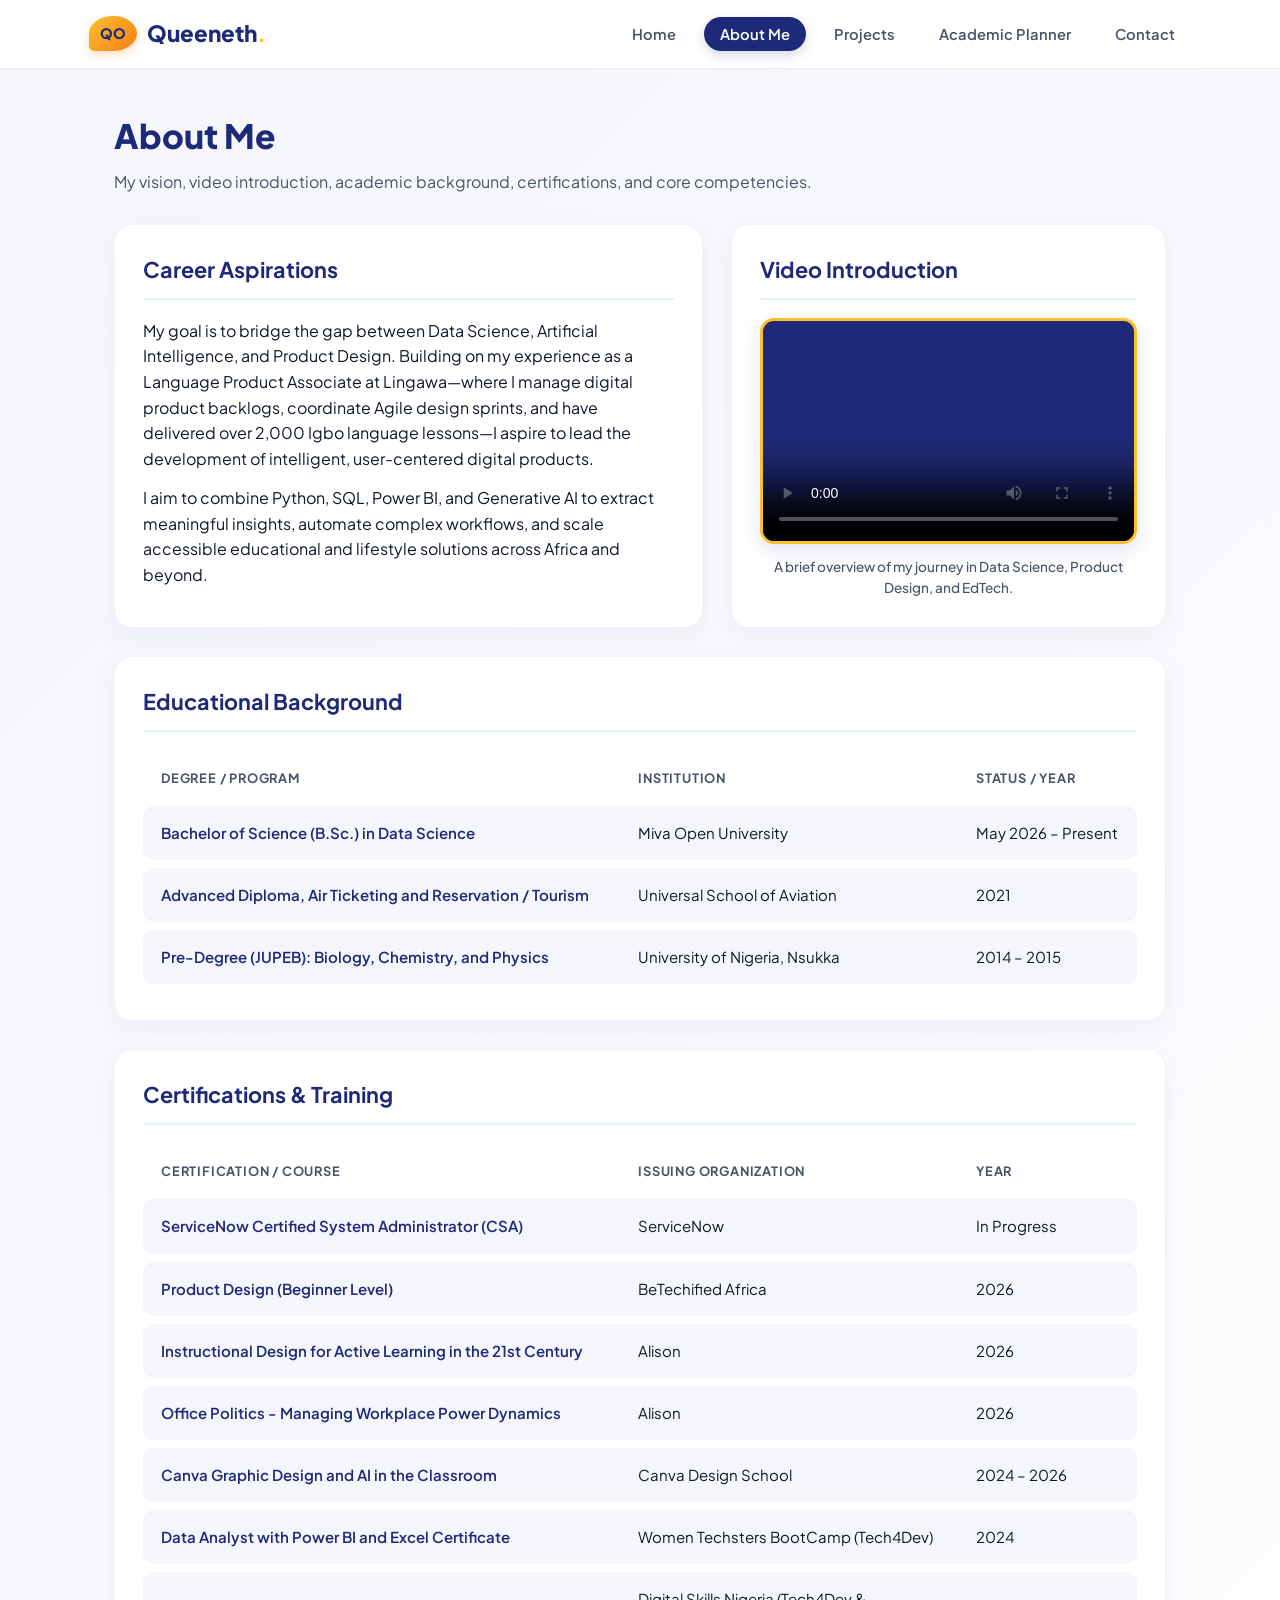
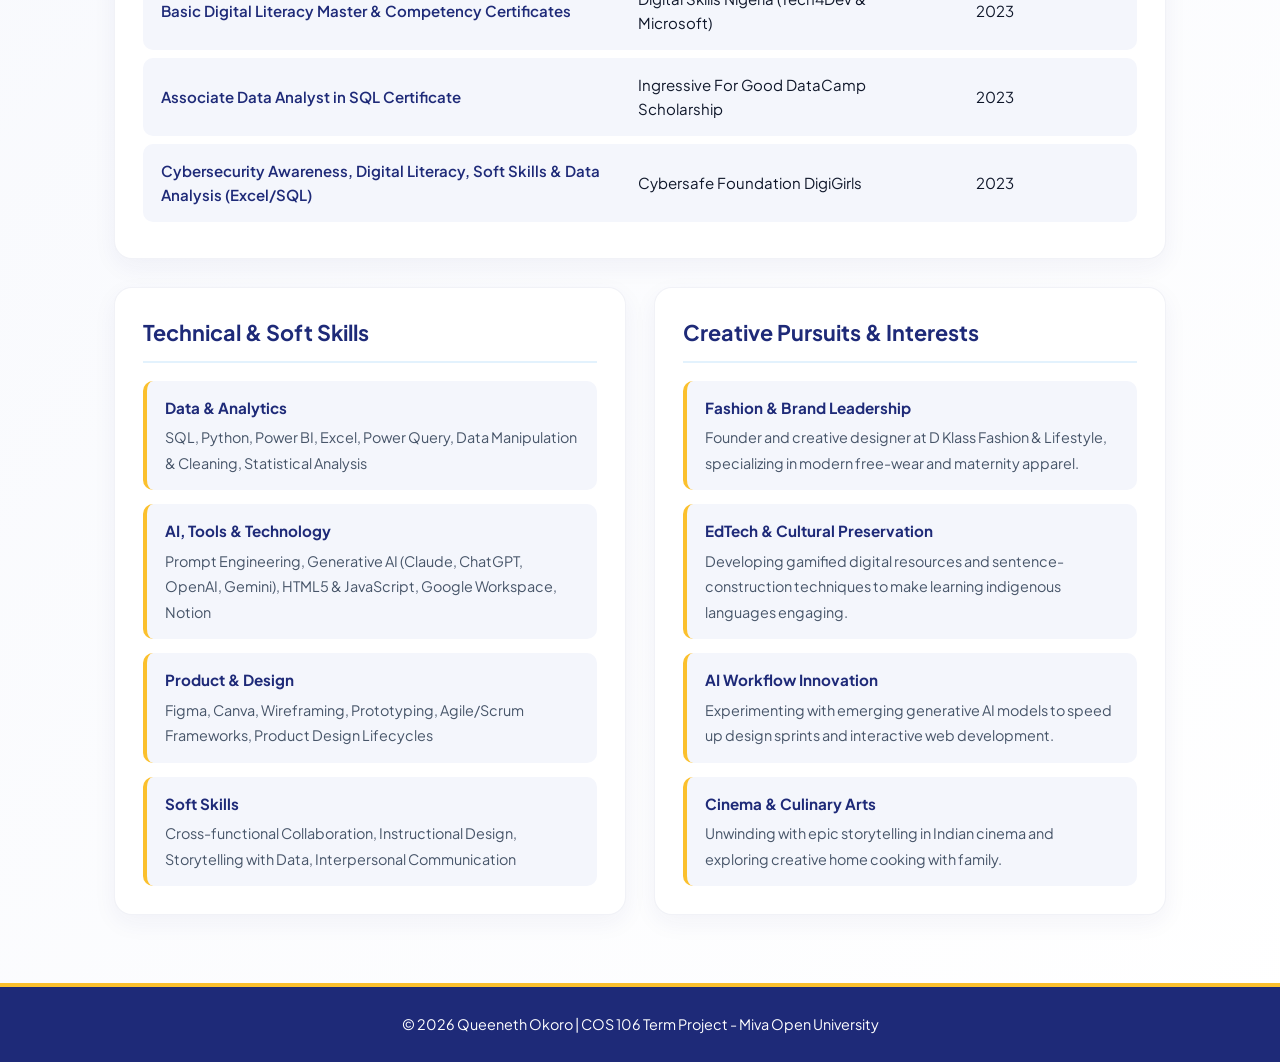
==== about.html @ 8f8bed74 "Add files via upload" ====
<!DOCTYPE html>
<html lang="en">
<head>
    <meta charset="UTF-8">
    <meta name="viewport" content="width=device-width, initial-scale=1.0">
    <title>About Me | Queeneth Okoro</title>
    <link rel="stylesheet" href="style.css">
</head>
<body>

    <!-- NAVIGATION MENU -->
    <header>
        <nav class="navbar">
            <div class="logo">
                <span class="logo-badge">QO</span>
                <span class="logo-text">Queeneth<span class="gold-dot">.</span></span>
            </div>
            <ul class="nav-links">
                <li><a href="index.html">Home</a></li>
                <li><a href="about.html" class="active">About Me</a></li>
                <li><a href="projects.html">Projects</a></li>
                <li><a href="planner.html">Academic Planner</a></li>
                <li><a href="contact.html">Contact</a></li>
            </ul>
        </nav>
    </header>

    <!-- ABOUT ME CONTENT -->
    <main class="page-container">
        <h1>About Me</h1>
        <p class="subtitle">My vision, video introduction, academic background, certifications, and core competencies.</p>

        <!-- 1. Career Aspirations & Video Introduction (Side-by-Side) -->
        <div class="about-top-grid">
            <section class="content-card" style="margin-bottom: 0;">
                <h2>Career Aspirations</h2>
                <p style="margin-bottom: 14px;">
                    My goal is to bridge the gap between Data Science, Artificial Intelligence, and Product Design. 
                    Building on my experience as a Language Product Associate at Lingawa—where I manage digital product backlogs, 
                    coordinate Agile design sprints, and have delivered over 2,000 Igbo language lessons—I aspire to lead the 
                    development of intelligent, user-centered digital products.
                </p>
                <p>
                    I aim to combine Python, SQL, Power BI, and Generative AI to extract meaningful insights, automate complex workflows, 
                    and scale accessible educational and lifestyle solutions across Africa and beyond.
                </p>
            </section>

            <!-- Multimedia Requirement: Professional Video Placeholder -->
            <section class="content-card video-card" style="margin-bottom: 0;">
                <h2>Video Introduction</h2>
                <div class="video-wrapper">
                    <video controls preload="metadata" poster="https://placehold.co/800x450/1e2a78/fbc02d?text=Watch+My+Professional+Intro">
                        <source src="intro-video.mp4" type="video/mp4">
                        Your browser does not support the HTML5 video tag.
                    </video>
                </div>
                <p class="video-caption">A brief overview of my journey in Data Science, Product Design, and EdTech.</p>
            </section>
        </div>

        <!-- 2. Educational Background -->
        <section class="content-card" style="margin-top: 28px;">
            <h2>Educational Background</h2>
            <table class="info-table">
                <thead>
                    <tr>
                        <th>Degree / Program</th>
                        <th>Institution</th>
                        <th>Status / Year</th>
                    </tr>
                </thead>
                <tbody>
                    <tr>
                        <td>Bachelor of Science (B.Sc.) in Data Science</td>
                        <td>Miva Open University</td>
                        <td>May 2026 – Present</td>
                    </tr>
                    <tr>
                        <td>Advanced Diploma, Air Ticketing and Reservation / Tourism</td>
                        <td>Universal School of Aviation</td>
                        <td>2021</td>
                    </tr>
                    <tr>
                        <td>Pre-Degree (JUPEB): Biology, Chemistry, and Physics</td>
                        <td>University of Nigeria, Nsukka</td>
                        <td>2014 – 2015</td>
                    </tr>
                </tbody>
            </table>
        </section>

        <!-- 3. Certifications & Professional Training -->
        <section class="content-card">
            <h2>Certifications &amp; Training</h2>
            <table class="info-table">
                <thead>
                    <tr>
                        <th>Certification / Course</th>
                        <th>Issuing Organization</th>
                        <th>Year</th>
                    </tr>
                </thead>
                <tbody>
                    <tr>
                        <td>ServiceNow Certified System Administrator (CSA)</td>
                        <td>ServiceNow</td>
                        <td>In Progress</td>
                    </tr>
                    <tr>
                        <td>Product Design (Beginner Level)</td>
                        <td>BeTechified Africa</td>
                        <td>2026</td>
                    </tr>
                    <tr>
                        <td>Instructional Design for Active Learning in the 21st Century</td>
                        <td>Alison</td>
                        <td>2026</td>
                    </tr>
                    <tr>
                        <td>Office Politics - Managing Workplace Power Dynamics</td>
                        <td>Alison</td>
                        <td>2026</td>
                    </tr>
                    <tr>
                        <td>Canva Graphic Design and AI in the Classroom</td>
                        <td>Canva Design School</td>
                        <td>2024 – 2026</td>
                    </tr>
                    <tr>
                        <td>Data Analyst with Power BI and Excel Certificate</td>
                        <td>Women Techsters BootCamp (Tech4Dev)</td>
                        <td>2024</td>
                    </tr>
                    <tr>
                        <td>Basic Digital Literacy Master &amp; Competency Certificates</td>
                        <td>Digital Skills Nigeria (Tech4Dev &amp; Microsoft)</td>
                        <td>2023</td>
                    </tr>
                    <tr>
                        <td>Associate Data Analyst in SQL Certificate</td>
                        <td>Ingressive For Good DataCamp Scholarship</td>
                        <td>2023</td>
                    </tr>
                    <tr>
                        <td>Cybersecurity Awareness, Digital Literacy, Soft Skills &amp; Data Analysis (Excel/SQL)</td>
                        <td>Cybersafe Foundation DigiGirls</td>
                        <td>2023</td>
                    </tr>
                </tbody>
            </table>
        </section>

        <!-- 4. Technical Skills & 5. Interests -->
        <div class="two-columns">
            <section class="content-card">
                <h2>Technical &amp; Soft Skills</h2>
                <ul class="clean-block-list">
                    <li>
                        <strong>Data &amp; Analytics</strong>
                        <span>SQL, Python, Power BI, Excel, Power Query, Data Manipulation &amp; Cleaning, Statistical Analysis</span>
                    </li>
                    <li>
                        <strong>AI, Tools &amp; Technology</strong>
                        <span>Prompt Engineering, Generative AI (Claude, ChatGPT, OpenAI, Gemini), HTML5 &amp; JavaScript, Google Workspace, Notion</span>
                    </li>
                    <li>
                        <strong>Product &amp; Design</strong>
                        <span>Figma, Canva, Wireframing, Prototyping, Agile/Scrum Frameworks, Product Design Lifecycles</span>
                    </li>
                    <li>
                        <strong>Soft Skills</strong>
                        <span>Cross-functional Collaboration, Instructional Design, Storytelling with Data, Interpersonal Communication</span>
                    </li>
                </ul>
            </section>

            <section class="content-card">
                <h2>Creative Pursuits &amp; Interests</h2>
                <ul class="clean-block-list">
                    <li>
                        <strong>Fashion &amp; Brand Leadership</strong>
                        <span>Founder and creative designer at D Klass Fashion &amp; Lifestyle, specializing in modern free-wear and maternity apparel.</span>
                    </li>
                    <li>
                        <strong>EdTech &amp; Cultural Preservation</strong>
                        <span>Developing gamified digital resources and sentence-construction techniques to make learning indigenous languages engaging.</span>
                    </li>
                    <li>
                        <strong>AI Workflow Innovation</strong>
                        <span>Experimenting with emerging generative AI models to speed up design sprints and interactive web development.</span>
                    </li>
                    <li>
                        <strong>Cinema &amp; Culinary Arts</strong>
                        <span>Unwinding with epic storytelling in Indian cinema and exploring creative home cooking with family.</span>
                    </li>
                </ul>
            </section>
        </div>

    </main>

    <!-- FOOTER -->
    <footer>
        <p>&copy; 2026 Queeneth Okoro | COS 106 Term Project - Miva Open University</p>
    </footer>

    <script src="script.js"></script>
</body>
</html>
---- style.css ----
/* =========================================================
   SOPHISTICATED FEMININE UI SYSTEM (Complete & Aligned)
   Colors: Royal Indigo, Soft Powder Blue, Elegant Gold, Cream
   ========================================================= */

@import url('https://fonts.googleapis.com/css2?family=Plus+Jakarta+Sans:wght@400;500;600;700;800&display=swap');

* {
    margin: 0;
    padding: 0;
    box-sizing: border-box;
    font-family: 'Plus Jakarta Sans', sans-serif;
}

:root {
    --royal-indigo: #1e2a78;
    --indigo-hover: #141c54;
    --powder-blue: #e3f2fd;
    --soft-cream: #f4f6fc;
    --gold: #fbc02d;
    --gold-hover: #f57f17;
    --dark-neutral: #0f172a;
    --medium-neutral: #475569;
    --card-bg: #ffffff;
    --gold-gradient: linear-gradient(135deg, #fbc02d, #f57f17);
}

body {
    background: linear-gradient(135deg, var(--soft-cream) 0%, #ffffff 100%);
    color: var(--dark-neutral);
    line-height: 1.6;
    overflow-x: hidden;
    min-height: 100vh;
    display: flex;
    flex-direction: column;
}

/* =========================================================
   1. NAVIGATION BAR & LOGO
   ========================================================= */
header {
    background: rgba(255, 255, 255, 0.92);
    backdrop-filter: blur(12px);
    border-bottom: 1px solid rgba(30, 42, 120, 0.08);
    position: sticky;
    top: 0;
    z-index: 100;
}

.navbar {
    display: flex;
    justify-content: space-between;
    align-items: center;
    max-width: 1150px;
    margin: 0 auto;
    padding: 16px 24px;
}

.logo {
    display: flex;
    align-items: center;
    gap: 10px;
    color: var(--royal-indigo);
    font-size: 1.4rem;
    font-weight: 800;
    text-decoration: none;
}

.logo-badge {
    background: var(--gold-gradient);
    color: var(--royal-indigo);
    font-size: 0.9rem;
    font-weight: 800;
    padding: 6px 11px;
    border-radius: 50% 50% 50% 12%;
    box-shadow: 0 4px 10px rgba(245, 127, 23, 0.25);
    display: inline-block;
}

.logo-text {
    font-size: 1.4rem;
    font-weight: 800;
    color: var(--royal-indigo);
}

.nav-links {
    display: flex;
    list-style: none;
    gap: 12px;
    flex-wrap: wrap;
}

.nav-links a {
    color: var(--medium-neutral);
    text-decoration: none;
    font-weight: 600;
    font-size: 0.92rem;
    padding: 8px 16px;
    border-radius: 20px;
    transition: all 0.25s ease;
}

.nav-links a:hover {
    background-color: var(--powder-blue);
    color: var(--royal-indigo);
}

.nav-links a.active {
    background: var(--royal-indigo);
    color: white;
    box-shadow: 0 4px 12px rgba(30, 42, 120, 0.18);
}

/* =========================================================
   2. HOMEPAGE HERO SECTION
   ========================================================= */
.hero-section {
    display: flex;
    align-items: center;
    justify-content: space-between;
    max-width: 1150px;
    margin: 50px auto;
    padding: 0 24px;
    gap: 48px;
}

.hero-text {
    flex: 1.2;
}

.role-tag {
    display: inline-block;
    background-color: var(--powder-blue);
    color: var(--royal-indigo);
    font-weight: 700;
    font-size: 0.8rem;
    padding: 7px 16px;
    border-radius: 30px;
    margin-bottom: 16px;
    text-transform: uppercase;
    letter-spacing: 0.8px;
}

.hero-text h1 {
    color: var(--royal-indigo);
    font-size: 2.75rem;
    font-weight: 800;
    line-height: 1.15;
    margin-bottom: 10px;
}

.hero-text h3 {
    color: var(--medium-neutral);
    font-size: 1.25rem;
    font-weight: 600;
    margin-bottom: 20px;
}

.hero-text p {
    font-size: 1rem;
    color: var(--medium-neutral);
    margin-bottom: 16px;
    line-height: 1.7;
}

.hero-buttons {
    display: flex;
    gap: 14px;
    margin-top: 26px;
    flex-wrap: wrap;
}

.btn {
    display: inline-block;
    background: var(--royal-indigo);
    color: white !important;
    padding: 12px 26px;
    text-decoration: none;
    border-radius: 30px;
    font-weight: 700;
    font-size: 0.95rem;
    transition: all 0.25s ease;
    box-shadow: 0 4px 14px rgba(30, 42, 120, 0.2);
    border: none;
    cursor: pointer;
}

.btn:hover {
    background: var(--indigo-hover);
    transform: translateY(-2px);
}

.btn-outline {
    display: inline-block;
    border: 2px solid var(--royal-indigo);
    color: var(--royal-indigo);
    padding: 10px 24px;
    text-decoration: none;
    border-radius: 30px;
    font-weight: 700;
    font-size: 0.95rem;
    transition: all 0.25s ease;
}

.btn-outline:hover {
    background-color: var(--powder-blue);
}

.hero-image {
    flex: 0.8;
    display: flex;
    justify-content: center;
    align-items: center;
}

.hero-image img {
    width: 280px;
    height: 280px;
    object-fit: cover;
    border-radius: 50%;
    border: 8px solid var(--gold);
    box-shadow: 0 12px 30px rgba(30, 42, 120, 0.15);
    background-color: white;
}

/* =========================================================
   3. PAGE CONTAINERS, CARDS & ALIGNED TABLES
   ========================================================= */
.page-container {
    max-width: 1100px;
    width: 100%;
    margin: 40px auto;
    padding: 0 24px;
}

.page-container h1 {
    color: var(--royal-indigo);
    font-size: 2.1rem;
    font-weight: 800;
}

.subtitle {
    color: var(--medium-neutral);
    font-size: 1rem;
    margin-top: 6px;
    margin-bottom: 30px;
}

.content-card {
    background: var(--card-bg);
    padding: 28px;
    border-radius: 18px;
    box-shadow: 0 8px 24px rgba(30, 42, 120, 0.05);
    border: 1px solid rgba(30, 42, 120, 0.06);
    margin-bottom: 28px;
    overflow-x: auto; /* Keeps tables mobile-friendly */
}

.content-card h2 {
    color: var(--royal-indigo);
    font-size: 1.35rem;
    font-weight: 700;
    margin-bottom: 18px;
    border-bottom: 2px solid var(--powder-blue);
    padding-bottom: 10px;
}

/* Fixed Table Alignment (Left-Aligned Headers & Columns) */
.info-table {
    width: 100%;
    border-collapse: separate;
    border-spacing: 0 8px;
    min-width: 550px;
}

.info-table th {
    text-align: left; /* Fixes centered header misalignment! */
    color: var(--medium-neutral);
    font-weight: 700;
    font-size: 0.8rem;
    text-transform: uppercase;
    letter-spacing: 0.8px;
    padding: 10px 18px;
}

.info-table td {
    text-align: left;
    padding: 15px 18px;
    background-color: var(--soft-cream);
    font-size: 0.94rem;
    color: var(--dark-neutral);
    vertical-align: middle;
}

.info-table td:first-child {
    border-radius: 10px 0 0 10px;
    font-weight: 600;
    color: var(--royal-indigo);
    width: 48%;
}

.info-table td:nth-child(2) {
    width: 34%;
}

.info-table td:last-child {
    border-radius: 0 10px 10px 0;
    width: 18%;
    white-space: nowrap;
}

.info-table tbody tr:hover td {
    background-color: var(--powder-blue);
    color: var(--royal-indigo);
}

.two-columns {
    display: grid;
    grid-template-columns: 1fr 1fr;
    gap: 28px;
}

.clean-block-list {
    list-style: none;
    display: flex;
    flex-direction: column;
    gap: 14px;
}

.clean-block-list li {
    background-color: var(--soft-cream);
    padding: 15px 18px;
    border-left: 4px solid var(--gold);
    border-radius: 10px;
}

.clean-block-list li strong {
    display: block;
    color: var(--royal-indigo);
    font-size: 0.95rem;
    margin-bottom: 4px;
}

.clean-block-list li span {
    color: var(--medium-neutral);
    font-size: 0.9rem;
}

/* =========================================================
   4. PROJECTS GRID & HIDDEN POPUP MODAL
   ========================================================= */
.projects-grid {
    display: grid;
    grid-template-columns: repeat(auto-fit, minmax(320px, 1fr));
    gap: 28px;
    margin-top: 20px;
}

.project-card {
    background: white;
    border-radius: 18px;
    overflow: hidden;
    box-shadow: 0 8px 24px rgba(30, 42, 120, 0.05);
    border: 1px solid rgba(30, 42, 120, 0.06);
    display: flex;
    flex-direction: column;
    transition: transform 0.25s ease, box-shadow 0.25s ease;
}

.project-card:hover {
    transform: translateY(-4px);
    box-shadow: 0 14px 30px rgba(30, 42, 120, 0.12);
}

.project-card img {
    width: 100%;
    height: 200px;
    object-fit: cover;
    border-bottom: 1px solid rgba(30, 42, 120, 0.06);
}

.project-info {
    padding: 24px;
    display: flex;
    flex-direction: column;
    flex: 1;
}

.project-org {
    font-size: 0.75rem;
    font-weight: 700;
    color: var(--gold-hover);
    text-transform: uppercase;
    letter-spacing: 0.8px;
    margin-bottom: 6px;
    display: block;
}

.project-info h3 {
    color: var(--royal-indigo);
    font-size: 1.2rem;
    font-weight: 700;
    margin-bottom: 10px;
}

.project-info p {
    color: var(--medium-neutral);
    font-size: 0.92rem;
    margin-bottom: 18px;
}

.tech-tags {
    display: flex;
    flex-wrap: wrap;
    gap: 6px;
    margin-bottom: 20px;
}

.tech-tags span {
    background: var(--powder-blue);
    color: var(--royal-indigo);
    font-size: 0.75rem;
    font-weight: 700;
    padding: 4px 10px;
    border-radius: 20px;
}

.project-links {
    display: flex;
    gap: 10px;
    margin-top: auto;
}

.btn-small {
    flex: 1;
    text-align: center;
    padding: 10px 14px;
    font-size: 0.86rem;
    font-weight: 700;
    text-decoration: none;
    border-radius: 20px;
    border: none;
    cursor: pointer;
    background: var(--royal-indigo);
    color: white;
    transition: all 0.2s ease;
}

.btn-small:hover {
    background: var(--indigo-hover);
}

.btn-secondary {
    background: var(--soft-cream);
    color: var(--royal-indigo);
}

.btn-secondary:hover {
    background: var(--powder-blue);
}

/* Fixed Modal Overlay (Hidden until clicked!) */
.modal-overlay {
    display: none; /* Hides the modal box until Case Study is clicked */
    position: fixed;
    top: 0;
    left: 0;
    width: 100%;
    height: 100%;
    background: rgba(15, 23, 42, 0.65);
    backdrop-filter: blur(6px);
    justify-content: center;
    align-items: center;
    z-index: 1000;
    padding: 20px;
}

.modal-box {
    background: white;
    max-width: 540px;
    width: 100%;
    padding: 32px;
    border-radius: 20px;
    position: relative;
    box-shadow: 0 20px 50px rgba(30, 42, 120, 0.25);
}

.close-modal {
    position: absolute;
    top: 16px;
    right: 22px;
    font-size: 1.8rem;
    cursor: pointer;
    color: var(--medium-neutral);
}

.modal-highlight {
    background: var(--powder-blue);
    border-left: 4px solid var(--gold);
    padding: 14px 16px;
    border-radius: 8px;
    margin-top: 12px;
    color: var(--royal-indigo);
}

/* =========================================================
   5. NOTION ACADEMIC PLANNER (Aligned Stats, Filters & Badges)
   ========================================================= */
.notion-header {
    display: flex;
    align-items: center;
    gap: 16px;
    margin-bottom: 24px;
}

.notion-icon {
    font-size: 2.4rem;
    background: white;
    padding: 10px 14px;
    border-radius: 14px;
    box-shadow: 0 4px 12px rgba(30, 42, 120, 0.06);
}

/* Restored 3-Column Horizontal Stats Bar */
.notion-stats {
    display: grid;
    grid-template-columns: repeat(3, 1fr);
    gap: 18px;
    margin-bottom: 24px;
}

.stat-box {
    background: white;
    padding: 18px 22px;
    border-radius: 14px;
    box-shadow: 0 4px 14px rgba(30, 42, 120, 0.05);
    border: 1px solid rgba(30, 42, 120, 0.06);
    display: flex;
    justify-content: space-between;
    align-items: center;
}

.stat-label {
    font-size: 0.92rem;
    color: var(--medium-neutral);
    font-weight: 600;
}

.stat-box strong {
    font-size: 1.6rem;
    color: var(--royal-indigo);
}

.notion-creator {
    background: var(--soft-cream);
    border-radius: 14px;
    padding: 16px;
    border: 1px solid rgba(30, 42, 120, 0.08);
    display: flex;
    flex-wrap: wrap;
    gap: 10px;
    margin-bottom: 16px;
}

.notion-creator #taskInput {
    flex: 1 1 100%;
    padding: 12px 16px;
    border: 1.5px solid rgba(30, 42, 120, 0.12);
    border-radius: 8px;
    font-size: 0.95rem;
}

.notion-creator select,
.notion-creator input[type="date"] {
    flex: 1 1 140px;
    padding: 10px 12px;
    border: 1.5px solid rgba(30, 42, 120, 0.12);
    border-radius: 8px;
    background-color: white;
    font-size: 0.9rem;
}

.notion-creator .btn {
    flex: 0 0 auto;
    padding: 10px 22px;
    border-radius: 8px;
}

/* Aligned Filter Bar */
.notion-filter-bar {
    display: flex;
    flex-wrap: wrap;
    align-items: center;
    gap: 10px;
    background-color: var(--soft-cream);
    padding: 12px 16px;
    border-radius: 12px;
    margin-bottom: 20px;
    border: 1px solid rgba(30, 42, 120, 0.08);
}

.filter-title {
    font-size: 0.85rem;
    font-weight: 700;
    color: var(--royal-indigo);
    margin-right: 4px;
}

.notion-filter-bar select,
.notion-filter-bar input[type="date"] {
    padding: 7px 12px;
    border: 1px solid rgba(30, 42, 120, 0.15);
    border-radius: 8px;
    font-size: 0.84rem;
    font-weight: 600;
    color: var(--dark-neutral);
    background-color: white;
    cursor: pointer;
}

.reset-filter-btn {
    background-color: white;
    border: 1px solid rgba(30, 42, 120, 0.2);
    color: var(--royal-indigo);
    padding: 7px 14px;
    border-radius: 8px;
    font-size: 0.82rem;
    font-weight: 700;
    cursor: pointer;
    margin-left: auto;
    transition: all 0.2s ease;
}

.reset-filter-btn:hover {
    background-color: var(--royal-indigo);
    color: white;
}

/* Aligned Notion Table & Non-Wrapping Badges */
.notion-table-wrapper {
    overflow-x: auto;
}

.notion-table {
    width: 100%;
    border-collapse: collapse;
    min-width: 780px; /* Prevents squishing on smaller screens */
}

.notion-table th {
    text-align: left;
    padding: 12px 14px;
    color: var(--medium-neutral);
    font-weight: 700;
    font-size: 0.78rem;
    text-transform: uppercase;
    letter-spacing: 0.6px;
    border-bottom: 2px solid var(--powder-blue);
    white-space: nowrap;
}

.notion-table td {
    padding: 14px;
    border-bottom: 1px solid #f1f5f9;
    vertical-align: middle;
}

.notion-row.completed .task-title-text {
    text-decoration: line-through;
    color: #94a3b8;
}

.notion-checkbox {
    width: 18px;
    height: 18px;
    cursor: pointer;
    accent-color: var(--royal-indigo);
}

.pill {
    display: inline-block;
    padding: 5px 12px;
    border-radius: 20px;
    font-size: 0.76rem;
    font-weight: 700;
    white-space: nowrap; /* Fixes two-line badge wrapping! */
}

.pill-category { background-color: var(--powder-blue); color: var(--royal-indigo); }
.pill-week { background-color: #f3e8ff; color: #6b21a8; }
.pill-high { background-color: #ffebee; color: #c62828; }
.pill-medium { background-color: #fff8e1; color: #f57f17; }
.pill-low { background-color: #e3f2fd; color: #1565c0; }
.status-todo { background-color: #fff3e0; color: #e65100; }
.status-done { background-color: #e8f5e9; color: #2e7d32; }

.date-text {
    color: var(--medium-neutral);
    font-size: 0.85rem;
    white-space: nowrap; /* Keeps date on 1 line! */
}

.notion-delete-btn {
    border: none;
    background-color: #ffebee;
    color: #c62828;
    font-weight: 700;
    font-size: 0.8rem;
    border-radius: 8px;
    padding: 6px 12px;
    cursor: pointer;
    transition: all 0.2s ease;
}

.notion-delete-btn:hover {
    background-color: #c62828;
    color: white;
}

/* =========================================================
   6. CONTACT FORM ALIGNMENT (Full-Width Stacked Inputs)
   ========================================================= */
.form-group {
    display: flex;
    flex-direction: column;
    margin-bottom: 20px;
}

.form-group label {
    display: block;
    color: var(--royal-indigo);
    font-weight: 700;
    font-size: 0.92rem;
    margin-bottom: 8px;
}

.form-group input,
.form-group textarea {
    width: 100%; /* Fixes narrow staircase boxes! */
    border: 1.5px solid rgba(30, 42, 120, 0.15);
    border-radius: 10px;
    padding: 13px 16px;
    font-size: 0.95rem;
    background-color: var(--soft-cream);
    color: var(--dark-neutral);
    transition: all 0.2s ease;
}

.form-group input:focus,
.form-group textarea:focus {
    outline: none;
    background-color: white;
    border-color: var(--royal-indigo);
    box-shadow: 0 0 0 3px rgba(30, 42, 120, 0.1);
}

.feedback-msg {
    margin-top: 16px;
    padding: 12px 16px;
    border-radius: 10px;
    font-size: 0.92rem;
    font-weight: 600;
    display: none;
}

.feedback-msg.error {
    display: block;
    background-color: #ffebee;
    color: #c62828;
    border-left: 4px solid #c62828;
}

.feedback-msg.success {
    display: block;
    background-color: #e8f5e9;
    color: #2e7d32;
    border-left: 4px solid #2e7d32;
}

/* =========================================================
   7. FOOTER & MOBILE RESPONSIVENESS
   ========================================================= */
footer {
    text-align: center;
    padding: 26px;
    background-color: var(--royal-indigo);
    color: white;
    margin-top: auto;
    font-size: 0.9rem;
    border-top: 4px solid var(--gold);
}

@media (max-width: 850px) {
    .navbar {
        flex-direction: column;
        gap: 14px;
        padding: 14px 16px;
    }
    .nav-links {
        justify-content: center;
        gap: 6px;
    }
    .nav-links a {
        padding: 6px 12px;
        font-size: 0.85rem;
    }
    .hero-section {
        flex-direction: column-reverse;
        text-align: center;
        margin: 28px auto;
        gap: 28px;
    }
    .hero-text h1 {
        font-size: 2.1rem;
    }
    .hero-buttons {
        justify-content: center;
    }
    .hero-image img {
        width: 220px;
        height: 220px;
    }
    .two-columns,
    .projects-grid,
    .notion-stats {
        grid-template-columns: 1fr;
    }
    .content-card {
        padding: 20px 16px;
    }
    .reset-filter-btn {
        margin-left: 0;
        width: 100%;
    }
}
/* =========================================================
   8. SAMPLE UI HOMEPAGE, ANIMATED WAVE & 2x2 PROJECTS FIX
   ========================================================= */

/* Soft pastel blue curved backdrop on the left side like the sample UI */
.home-bg {
    background: radial-gradient(circle at 18% 45%, #dff1fb 0%, #edf6fc 38%, #f8f9fc 65%, #ffffff 100%);
}

.gold-dot {
    color: var(--gold);
}

/* Gold-tinted pill behind "Hi, I'm Queeneth Okoro" */
.hero-name-pill {
    display: inline-block;
    background: linear-gradient(90deg, rgba(227, 242, 253, 0.9) 0%, rgba(255, 224, 130, 0.55) 100%);
    padding: 8px 24px;
    border-radius: 40px;
    color: var(--royal-indigo);
    font-size: 2.65rem !important;
    margin-bottom: 14px !important;
    box-shadow: 0 4px 15px rgba(30, 42, 120, 0.05);
}

/* Floating white card for the Brief Biography */
.hero-bio-card {
    background: rgba(255, 255, 255, 0.95);
    padding: 22px 26px;
    border-radius: 16px;
    box-shadow: 0 10px 28px rgba(30, 42, 120, 0.08);
    border: 1px solid rgba(30, 42, 120, 0.06);
    margin: 18px 0 26px 0;
}

.btn-outline-gold {
    display: inline-block;
    background: #ffffff;
    border: 2px solid #d4af37;
    color: var(--dark-neutral);
    padding: 12px 26px;
    text-decoration: none;
    border-radius: 30px;
    font-weight: 700;
    font-size: 0.95rem;
    box-shadow: 0 4px 12px rgba(212, 175, 55, 0.18);
    transition: all 0.25s ease;
}

.btn-outline-gold:hover {
    background: #fffdf5;
    transform: translateY(-2px);
    box-shadow: 0 6px 16px rgba(212, 175, 55, 0.28);
}

/* Animated Wavelike Morphing Backdrop + Sample UI Geometric Accents */
.portrait-wrapper {
    position: relative;
    width: 360px;
    height: 360px;
    display: flex;
    justify-content: center;
    align-items: center;
    z-index: 1;
}

.portrait-wrapper::before {
    content: '';
    position: absolute;
    width: 345px;
    height: 345px;
    background: linear-gradient(45deg, #cfe8fc, rgba(251, 192, 45, 0.35));
    border-radius: 65% 35% 45% 55% / 40% 60% 40% 60%;
    z-index: -2;
    animation: rotateWaveShape 14s infinite linear;
}

@keyframes rotateWaveShape {
    0% { border-radius: 65% 35% 45% 55% / 40% 60% 40% 60%; transform: rotate(0deg); }
    50% { border-radius: 45% 55% 65% 35% / 55% 45% 55% 45%; transform: rotate(180deg) scale(1.04); }
    100% { border-radius: 65% 35% 45% 55% / 40% 60% 40% 60%; transform: rotate(360deg); }
}

/* Ornate Gold Double-Ring Portrait Frame */
.gold-ring-frame {
    width: 300px;
    height: 300px;
    border-radius: 50%;
    padding: 10px;
    background: linear-gradient(135deg, #f3d27a, #c99e32, #fdf0a6, #b8860b);
    box-shadow: 0 14px 34px rgba(30, 42, 120, 0.18);
    display: flex;
    justify-content: center;
    align-items: center;
    z-index: 2;
}

.gold-ring-frame img {
    width: 100% !important;
    height: 100% !important;
    border-radius: 50%;
    object-fit: cover;
    border: 6px solid #ffffff !important;
    background-color: #d6eaf8;
}

/* Royal Indigo & Yellow Geometric Shapes Around Portrait */
.geo-shape {
    position: absolute;
    z-index: 0;
    transition: transform 0.4s ease;
}

.portrait-wrapper:hover .geo-shape {
    transform: scale(1.08) rotate(8deg);
}

.shape-indigo-top {
    width: 75px;
    height: 75px;
    background: var(--royal-indigo);
    border-radius: 16px;
    top: 12px;
    left: 10px;
    transform: rotate(-22deg);
}

.shape-gold-right {
    width: 72px;
    height: 72px;
    background: #ffeb3b;
    border-radius: 18px;
    top: 38px;
    right: -6px;
    transform: rotate(18deg);
    z-index: 3;
}

.shape-gold-bottom {
    width: 65px;
    height: 65px;
    background: #ffeb3b;
    border-radius: 14px;
    bottom: 24px;
    left: 14px;
    transform: rotate(25deg);
}

.shape-indigo-bottom {
    width: 78px;
    height: 78px;
    background: var(--royal-indigo);
    border-radius: 18px;
    bottom: 8px;
    right: 18px;
    transform: rotate(-15deg);
}

.geo-dot {
    position: absolute;
    width: 20px;
    height: 20px;
    background: #ffeb3b;
    border-radius: 50%;
    top: 8px;
     left: 105px;
}

/* STRICT 2x2 GRID FOR PROJECTS PAGE (2 Columns x 2 Rows) */
.projects-grid {
    display: grid;
    grid-template-columns: repeat(2, 1fr) !important;
    gap: 28px;
    margin-top: 20px;
}

@media (max-width: 850px) {
    .projects-grid {
        grid-template-columns: 1fr !important;
    }
    .hero-name-pill {
        font-size: 1.9rem !important;
    }
    .portrait-wrapper {
        width: 280px;
        height: 280px;
    }
    .portrait-wrapper::before {
        width: 265px;
        height: 265px;
    }
    .gold-ring-frame {
        width: 230px;
        height: 230px;
    }
}
/* --- ALIGN HERO TEXT ELEMENTS CLEANLY --- */
.role-tag {
    display: table; /* Prevents it from sitting on the same line as the h1 */
    margin-bottom: 14px;
}

.hero-subtitle {
    color: var(--royal-indigo) !important;
    font-size: 1.3rem !important;
    font-weight: 700 !important;
    padding-left: 8px;
    border-left: 4px solid var(--gold);
    margin: 6px 0 22px 6px !important;
    line-height: 1.4;
}
/* =========================================================
   9. ABOUT ME VIDEO INTRODUCTION CARD
   ========================================================= */
.about-top-grid {
    display: grid;
    grid-template-columns: 1.15fr 0.85fr;
    gap: 28px;
    align-items: stretch;
}

.video-card {
    display: flex;
    flex-direction: column;
}

.video-wrapper {
    position: relative;
    width: 100%;
    border-radius: 14px;
    overflow: hidden;
    border: 3px solid var(--gold);
    box-shadow: 0 8px 20px rgba(30, 42, 120, 0.12);
    background-color: var(--royal-indigo);
}

.video-wrapper video {
    width: 100%;
    height: 220px;
    object-fit: cover;
    display: block;
}

.video-caption {
    font-size: 0.85rem;
    color: var(--medium-neutral);
    margin-top: 12px;
    text-align: center;
    font-weight: 500;
}

@media (max-width: 850px) {
    .about-top-grid {
        grid-template-columns: 1fr;
    }
}
/* =========================================================
   10. TWO-COLUMN CONTACT PAGE STYLING
   ========================================================= */
.contact-grid {
    display: grid;
    grid-template-columns: 0.95fr 1.05fr;
    gap: 28px;
    align-items: start;
}

.contact-intro {
    color: var(--medium-neutral);
    font-size: 0.95rem;
    margin-bottom: 20px;
}

.contact-link {
    color: var(--royal-indigo);
    font-weight: 600;
    text-decoration: none;
    transition: color 0.2s ease;
}

.contact-link:hover {
    color: var(--gold-hover);
    text-decoration: underline;
}

@media (max-width: 850px) {
    .contact-grid {
        grid-template-columns: 1fr;
    }
}
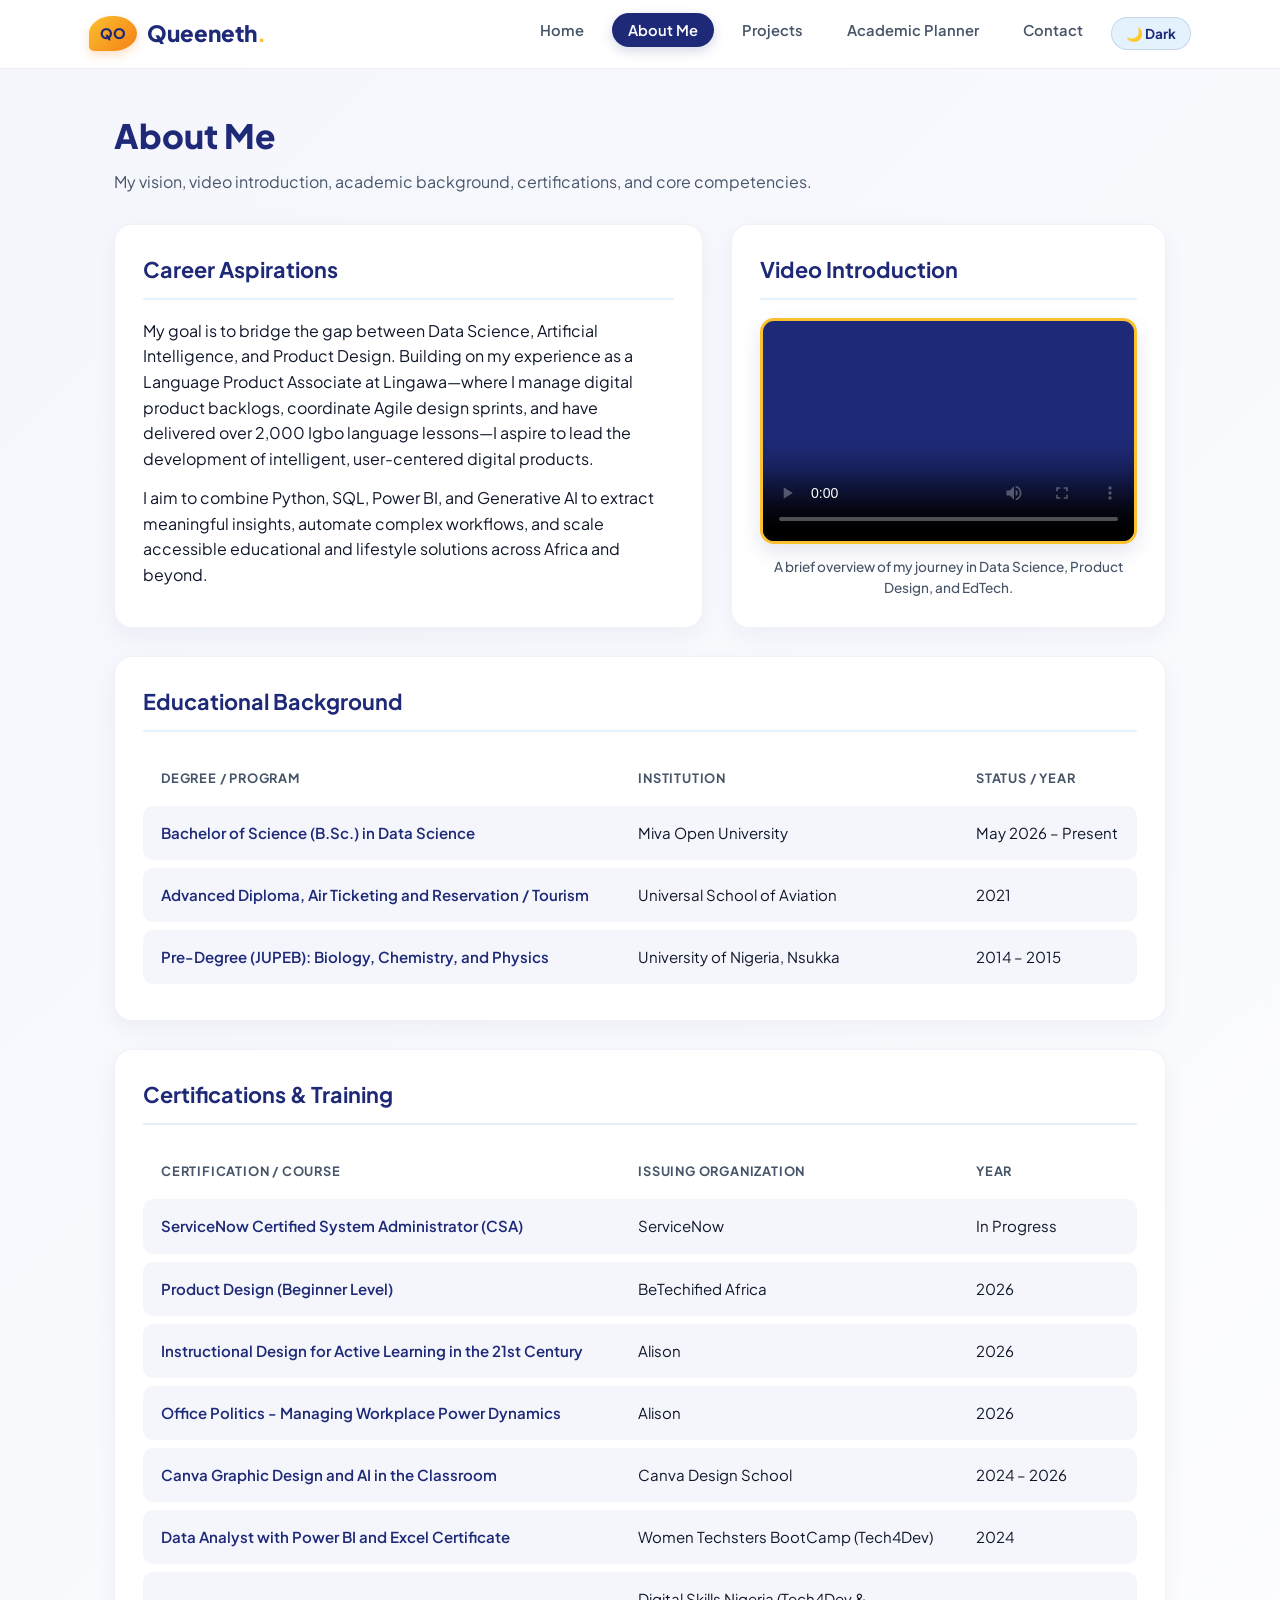
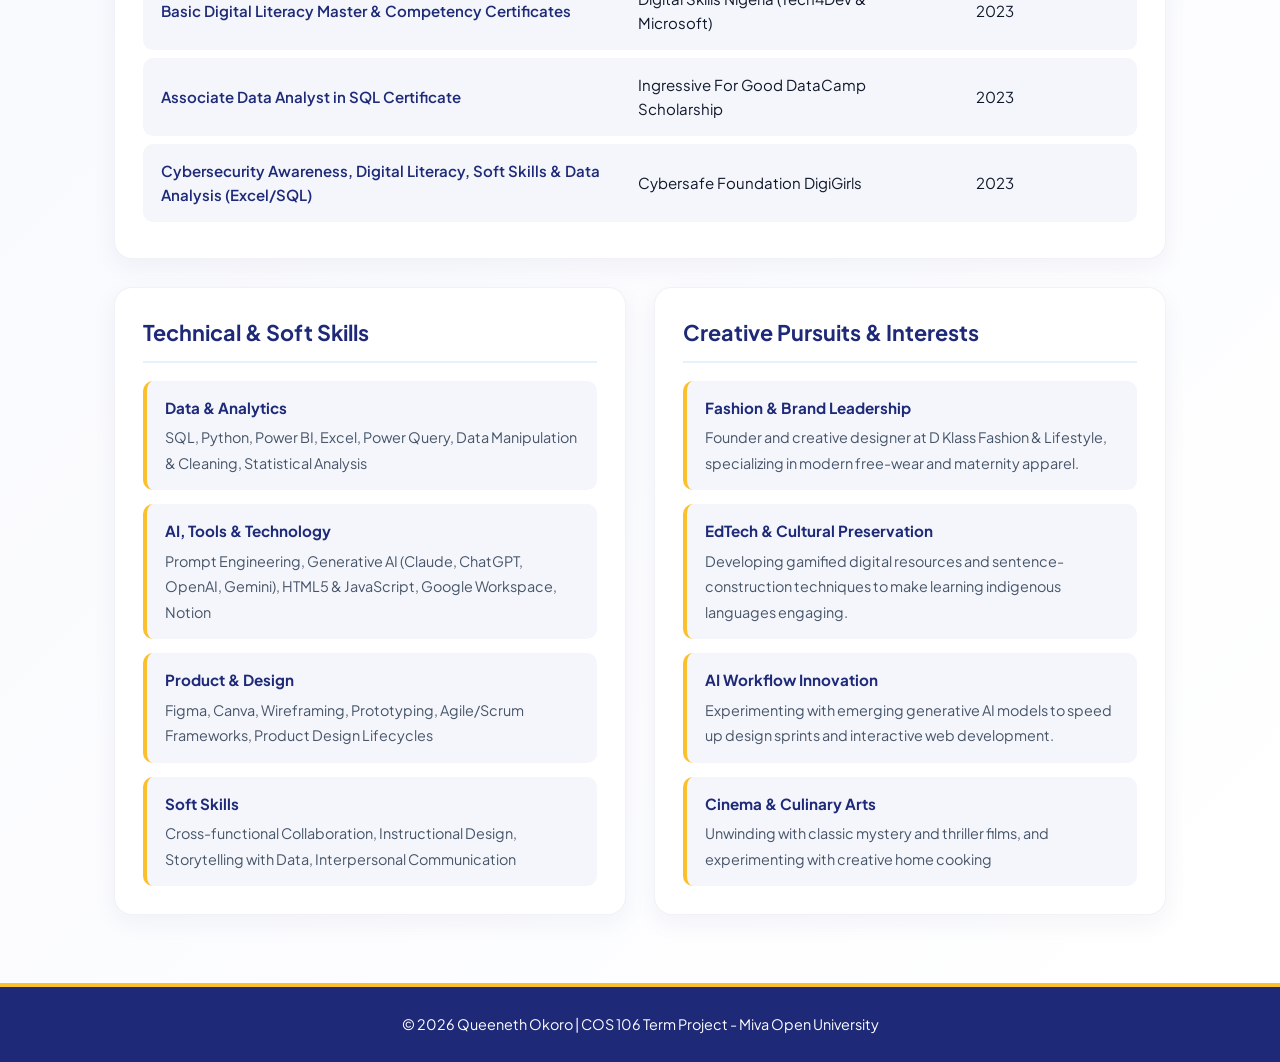
==== commit 21c0f372: "Update about.html" ====
--- a/about.html
+++ b/about.html
@@ -192,7 +192,7 @@
                     </li>
                     <li>
                         <strong>Cinema &amp; Culinary Arts</strong>
-                        <span>Unwinding with epic storytelling in Indian cinema and exploring creative home cooking with family.</span>
+                        <span>Unwinding with classic mystery and thriller films, and experimenting with creative home cooking</span>
                     </li>
                 </ul>
             </section>
@@ -207,4 +207,4 @@
 
     <script src="script.js"></script>
 </body>
-</html>+</html>
--- a/style.css
+++ b/style.css
@@ -1121,4 +1121,150 @@
     .contact-grid {
         grid-template-columns: 1fr;
     }
+}
+/* =========================================================
+   11. INTERACTIVE LIGHT / DARK THEME SWITCHER
+   ========================================================= */
+.theme-toggle-btn {
+    background: var(--powder-blue);
+    color: var(--royal-indigo);
+    border: 1.5px solid rgba(30, 42, 120, 0.15);
+    padding: 7px 14px;
+    border-radius: 20px;
+    font-size: 0.85rem;
+    font-weight: 700;
+    cursor: pointer;
+    display: flex;
+    align-items: center;
+    gap: 6px;
+    transition: all 0.25s ease;
+}
+
+.theme-toggle-btn:hover {
+    background: var(--gold);
+    color: #0f172a;
+    border-color: var(--gold);
+    transform: translateY(-1px);
+}
+
+/* Dark Mode Class (Activated via JavaScript) */
+body.dark-mode,
+body.dark-mode.home-bg {
+    background: linear-gradient(135deg, #0b1120 0%, #162038 100%) !important;
+    color: #f1f5f9 !important;
+}
+
+body.dark-mode header {
+    background: rgba(11, 17, 32, 0.92) !important;
+    border-bottom: 1px solid rgba(251, 192, 45, 0.18) !important;
+}
+
+body.dark-mode .logo-text,
+body.dark-mode .page-container h1,
+body.dark-mode .hero-text h1,
+body.dark-mode .content-card h2,
+body.dark-mode .project-info h3,
+body.dark-mode .stat-box strong,
+body.dark-mode .modal-box h2 {
+    color: #ffffff !important;
+}
+
+body.dark-mode .hero-name-pill {
+    background: linear-gradient(90deg, rgba(30, 42, 120, 0.85) 0%, rgba(251, 192, 45, 0.25) 100%) !important;
+    color: #fbc02d !important;
+}
+
+body.dark-mode .hero-subtitle,
+body.dark-mode .contact-link {
+    color: #fbc02d !important;
+}
+
+body.dark-mode .nav-links a,
+body.dark-mode .subtitle,
+body.dark-mode .hero-text p,
+body.dark-mode .project-info p,
+body.dark-mode .clean-block-list li span,
+body.dark-mode .stat-label,
+body.dark-mode .contact-intro,
+body.dark-mode .video-caption,
+body.dark-mode .date-text,
+body.dark-mode .modal-box p {
+    color: #cbd5e1 !important;
+}
+
+body.dark-mode .nav-links a:hover {
+    background-color: rgba(255, 255, 255, 0.1) !important;
+    color: #fbc02d !important;
+}
+
+body.dark-mode .nav-links a.active {
+    background: var(--gold-gradient) !important;
+    color: #0f172a !important;
+}
+
+body.dark-mode .theme-toggle-btn {
+    background: #1e293b;
+    color: #fbc02d;
+    border-color: rgba(251, 192, 45, 0.4);
+}
+
+body.dark-mode .content-card,
+body.dark-mode .project-card,
+body.dark-mode .hero-bio-card,
+body.dark-mode .stat-box,
+body.dark-mode .modal-box,
+body.dark-mode .notion-icon {
+    background: #1e293b !important;
+    border: 1px solid rgba(255, 255, 255, 0.08) !important;
+    box-shadow: 0 10px 30px rgba(0, 0, 0, 0.35) !important;
+}
+
+body.dark-mode .info-table td,
+body.dark-mode .clean-block-list li,
+body.dark-mode .notion-creator,
+body.dark-mode .notion-filter-bar,
+body.dark-mode .form-group input,
+body.dark-mode .form-group textarea,
+body.dark-mode .notion-creator input,
+body.dark-mode .notion-creator select,
+body.dark-mode .notion-filter-bar select,
+body.dark-mode .notion-filter-bar input[type="date"] {
+    background-color: #0f172a !important;
+    color: #f1f5f9 !important;
+    border-color: rgba(255, 255, 255, 0.14) !important;
+}
+
+body.dark-mode .info-table tbody tr:hover td {
+    background-color: #334155 !important;
+    color: #fbc02d !important;
+}
+
+body.dark-mode .info-table td:first-child,
+body.dark-mode .clean-block-list li strong,
+body.dark-mode .form-group label,
+body.dark-mode .filter-title {
+    color: #fbc02d !important;
+}
+
+body.dark-mode .notion-table td {
+    border-bottom-color: rgba(255, 255, 255, 0.08) !important;
+}
+
+body.dark-mode .btn,
+body.dark-mode .project-links a.btn-small {
+    background: var(--gold-gradient) !important;
+    color: #0f172a !important;
+}
+
+body.dark-mode .btn-outline-gold,
+body.dark-mode .btn-secondary,
+body.dark-mode .reset-filter-btn {
+    background: #0f172a !important;
+    color: #fbc02d !important;
+    border: 1px solid #fbc02d !important;
+}
+
+body.dark-mode .modal-highlight {
+    background: #0f172a !important;
+    color: #f1f5f9 !important;
 }
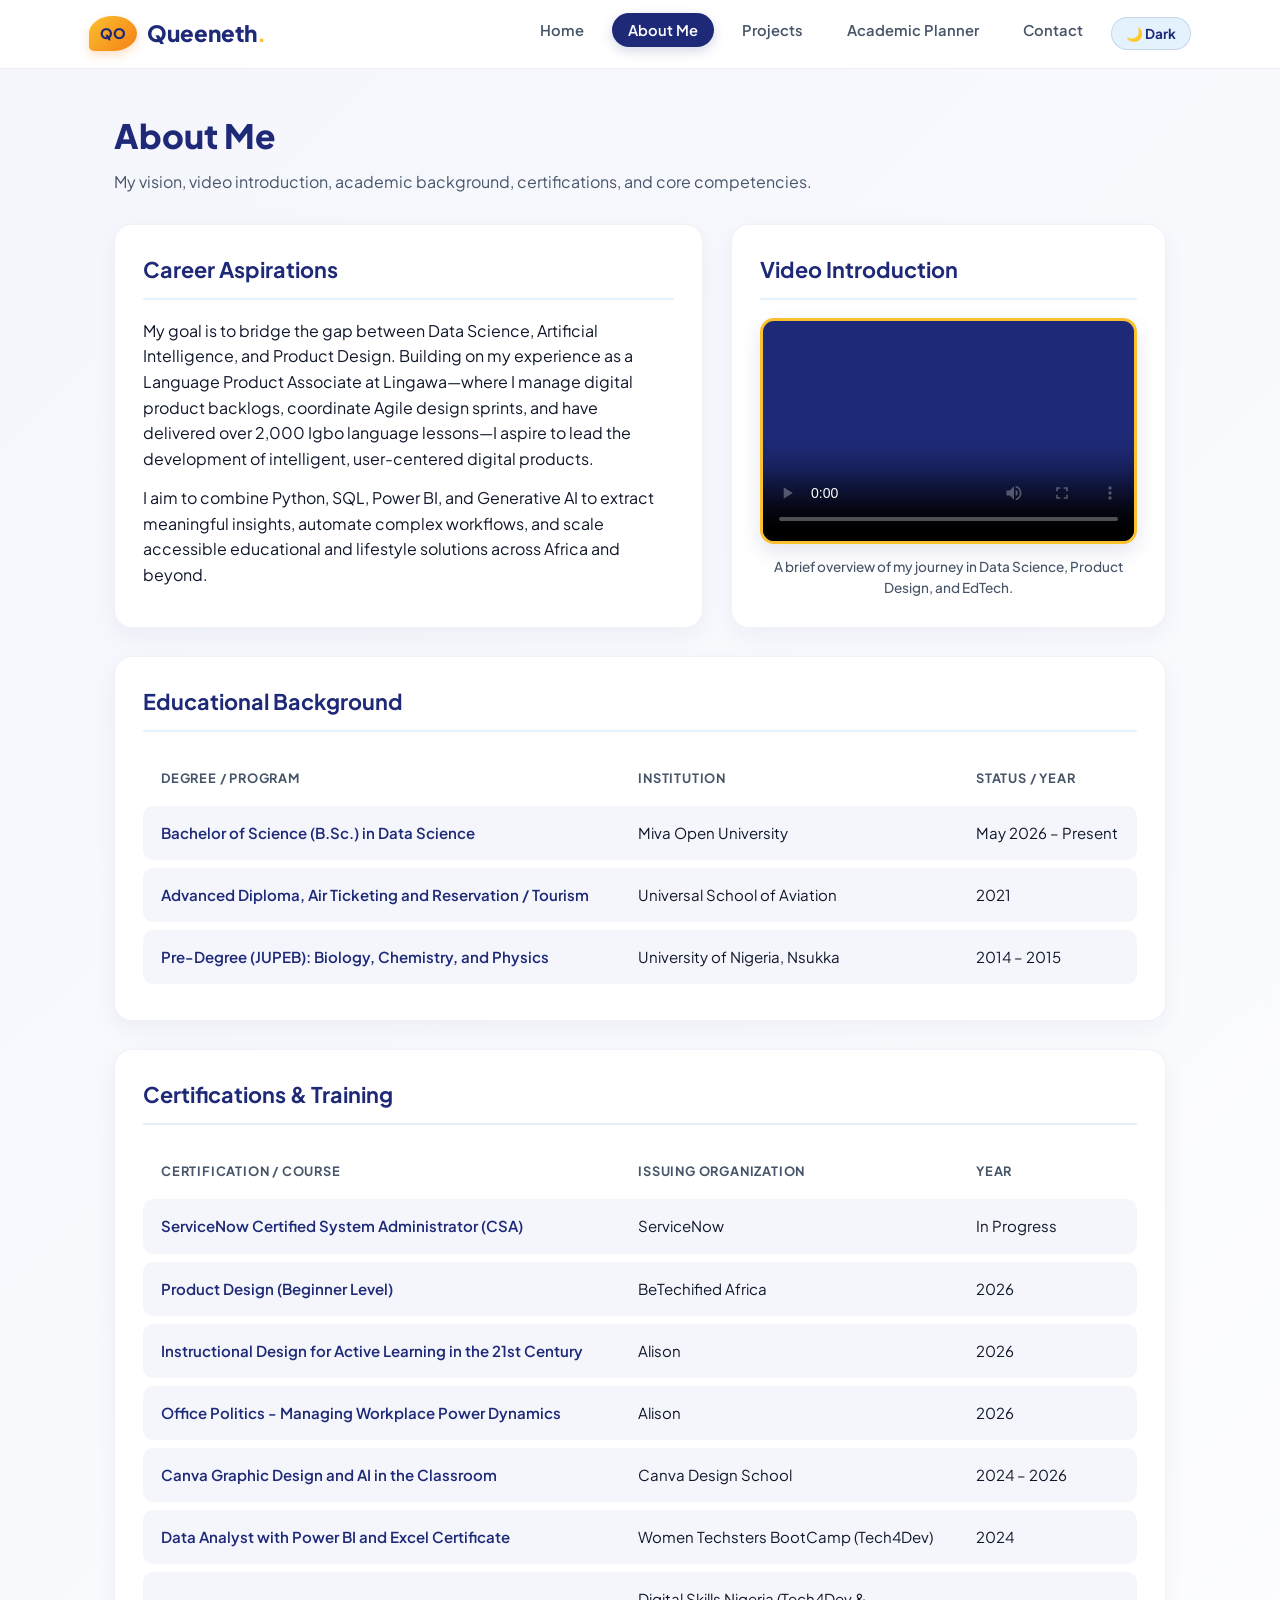
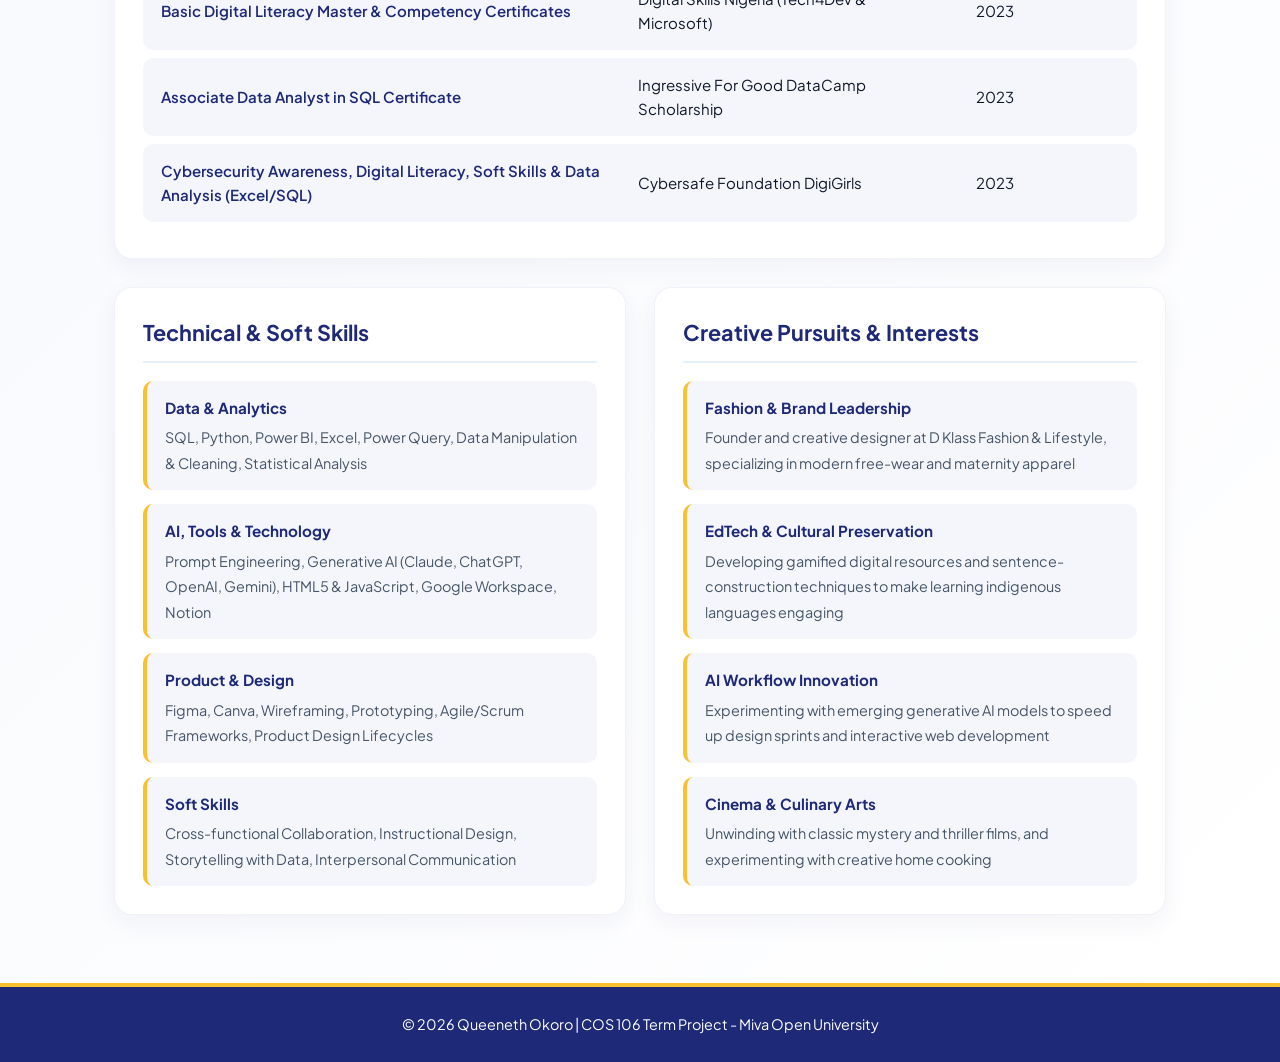
==== commit 5bcbd541: "Update about.html" ====
--- a/about.html
+++ b/about.html
@@ -180,15 +180,15 @@
                 <ul class="clean-block-list">
                     <li>
                         <strong>Fashion &amp; Brand Leadership</strong>
-                        <span>Founder and creative designer at D Klass Fashion &amp; Lifestyle, specializing in modern free-wear and maternity apparel.</span>
+                        <span>Founder and creative designer at D Klass Fashion &amp; Lifestyle, specializing in modern free-wear and maternity apparel</span>
                     </li>
                     <li>
                         <strong>EdTech &amp; Cultural Preservation</strong>
-                        <span>Developing gamified digital resources and sentence-construction techniques to make learning indigenous languages engaging.</span>
+                        <span>Developing gamified digital resources and sentence-construction techniques to make learning indigenous languages engaging</span>
                     </li>
                     <li>
                         <strong>AI Workflow Innovation</strong>
-                        <span>Experimenting with emerging generative AI models to speed up design sprints and interactive web development.</span>
+                        <span>Experimenting with emerging generative AI models to speed up design sprints and interactive web development</span>
                     </li>
                     <li>
                         <strong>Cinema &amp; Culinary Arts</strong>
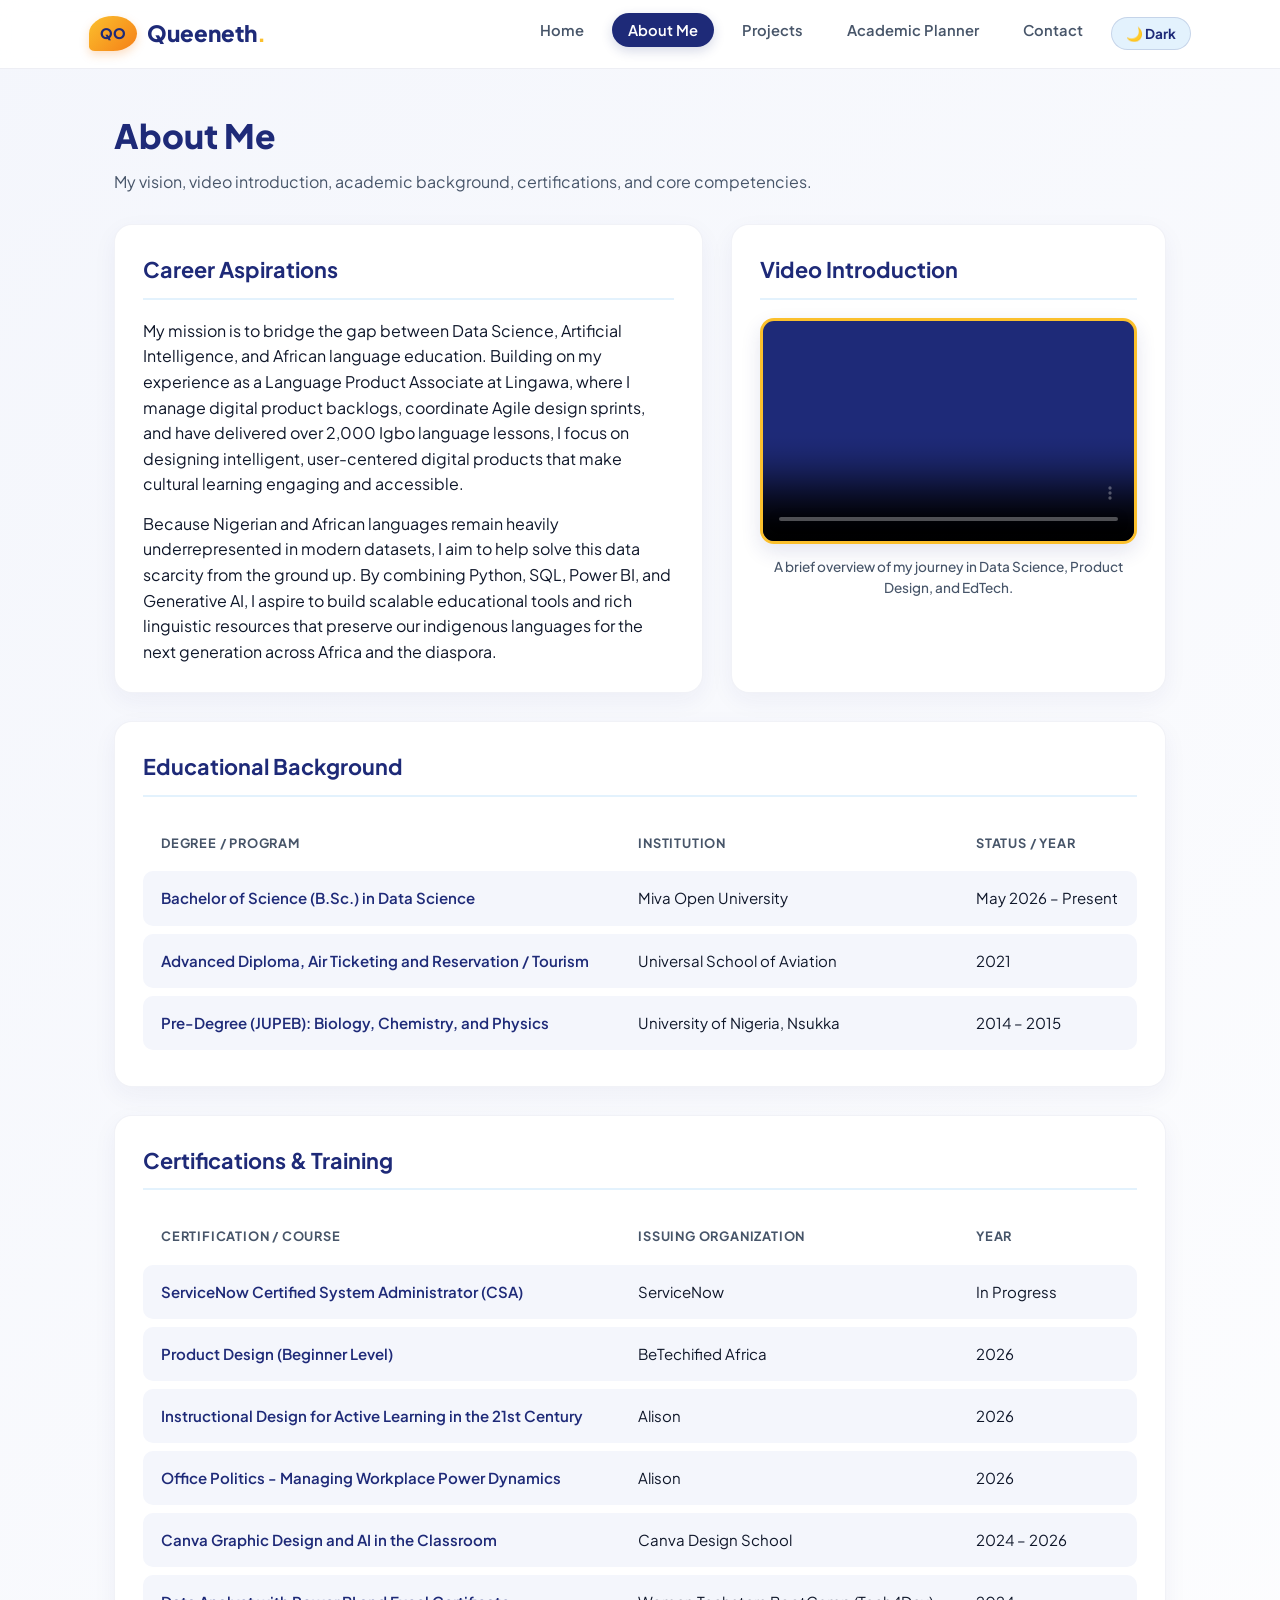
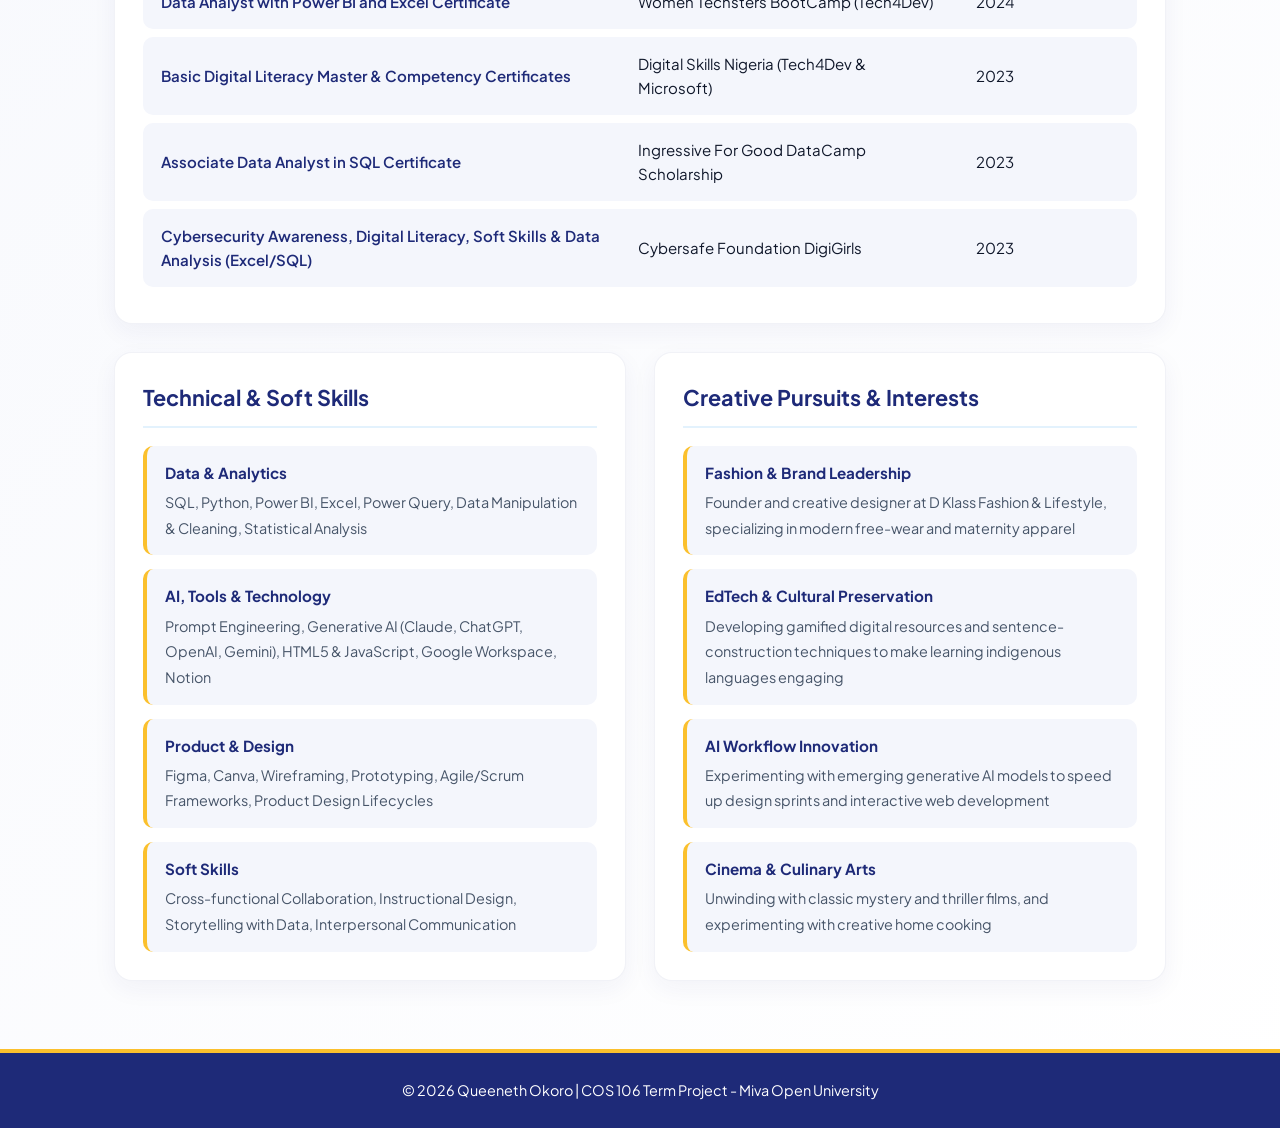
==== commit 7022975d: "Update about.html" ====
--- a/about.html
+++ b/about.html
@@ -35,15 +35,11 @@
             <section class="content-card" style="margin-bottom: 0;">
                 <h2>Career Aspirations</h2>
                 <p style="margin-bottom: 14px;">
-                    My goal is to bridge the gap between Data Science, Artificial Intelligence, and Product Design. 
-                    Building on my experience as a Language Product Associate at Lingawa—where I manage digital product backlogs, 
-                    coordinate Agile design sprints, and have delivered over 2,000 Igbo language lessons—I aspire to lead the 
-                    development of intelligent, user-centered digital products.
-                </p>
-                <p>
-                    I aim to combine Python, SQL, Power BI, and Generative AI to extract meaningful insights, automate complex workflows, 
-                    and scale accessible educational and lifestyle solutions across Africa and beyond.
-                </p>
+    My mission is to bridge the gap between Data Science, Artificial Intelligence, and African language education. Building on my experience as a Language Product Associate at Lingawa, where I manage digital product backlogs, coordinate Agile design sprints, and have delivered over 2,000 Igbo language lessons, I focus on designing intelligent, user-centered digital products that make cultural learning engaging and accessible.
+</p>
+<p>
+    Because Nigerian and African languages remain heavily underrepresented in modern datasets, I aim to help solve this data scarcity from the ground up. By combining Python, SQL, Power BI, and Generative AI, I aspire to build scalable educational tools and rich linguistic resources that preserve our indigenous languages for the next generation across Africa and the diaspora.
+</p>
             </section>
 
             <!-- Multimedia Requirement: Professional Video Placeholder -->
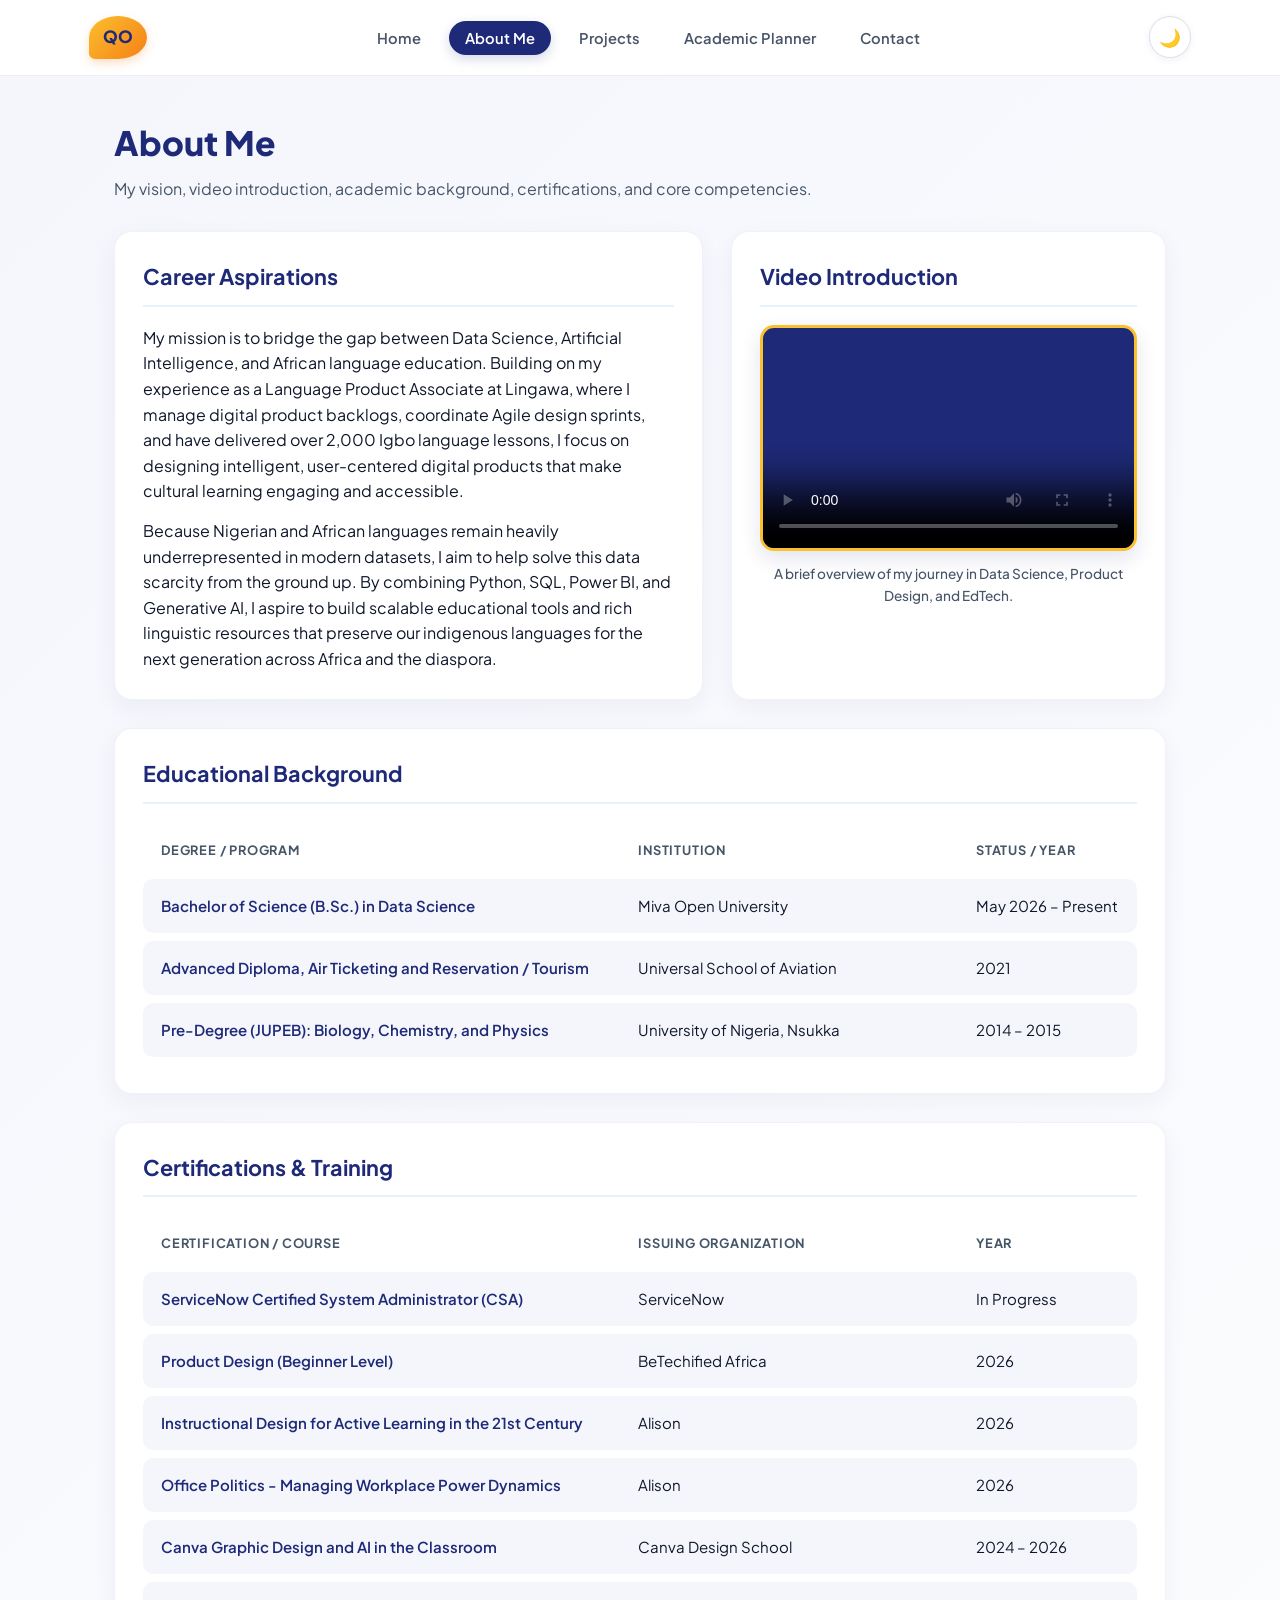
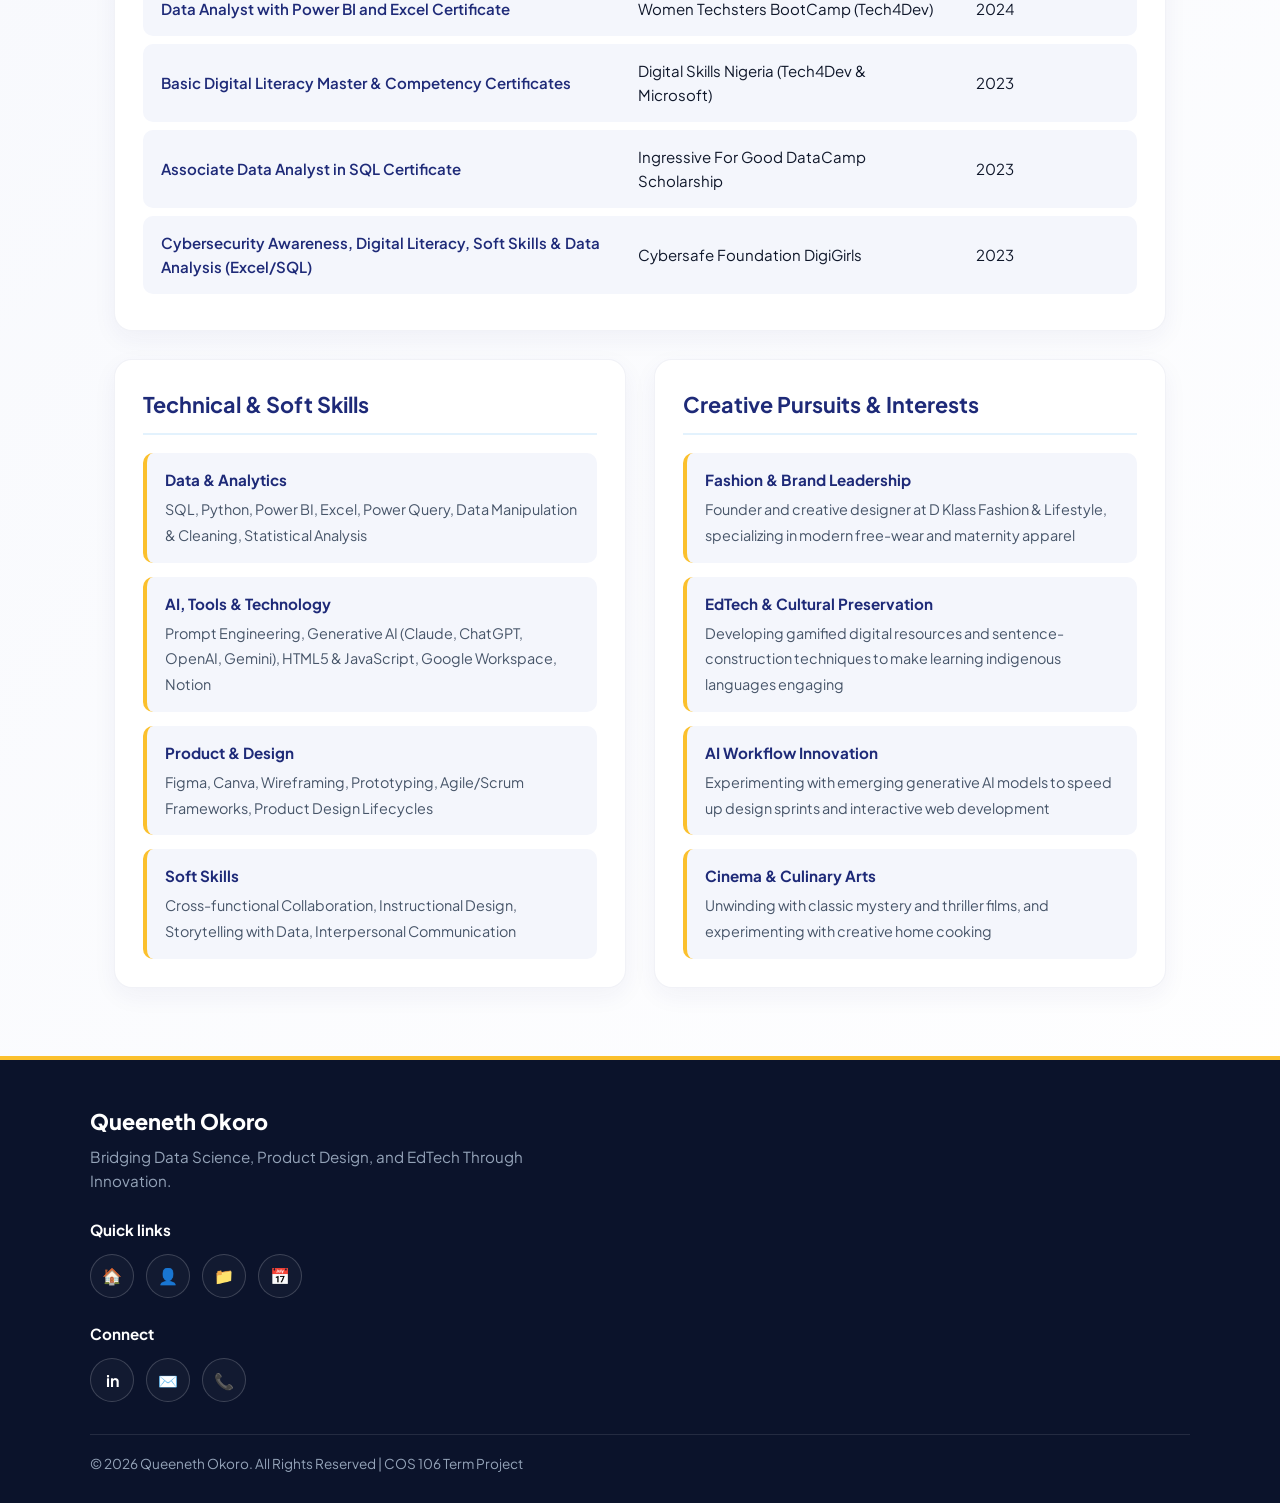
==== commit fa03c3fc: "Add files via upload" ====
--- a/about.html
+++ b/about.html
@@ -5,6 +5,14 @@
     <meta name="viewport" content="width=device-width, initial-scale=1.0">
     <title>About Me | Queeneth Okoro</title>
     <link rel="stylesheet" href="style.css">
+    <link rel="stylesheet" href="style.css">
+    <script>
+        if (localStorage.getItem("queeneth_theme") === "dark") {
+            document.documentElement.classList.add("dark-mode-html");
+            document.write('<style>body{background:#0b1120!important;color:#f1f5f9!important;}</style>');
+        }
+    </script>
+</head>
 </head>
 <body>
 
@@ -203,4 +211,4 @@
 
     <script src="script.js"></script>
 </body>
-</html>
+</html>
--- a/style.css
+++ b/style.css
@@ -1267,4 +1267,268 @@
 body.dark-mode .modal-highlight {
     background: #0f172a !important;
     color: #f1f5f9 !important;
+}
+/* --- SHOW ONLY THE GOLD "QO" MONOGRAM BADGE --- */
+.logo-text {
+    display: none !important;
+}
+
+.logo-badge {
+    font-size: 1.05rem;
+    padding: 8px 14px;
+}
+/* --- REMOVE VERTICAL GOLD BAR & KEEP CLEAN ALIGNMENT --- */
+.hero-subtitle {
+    color: var(--royal-indigo) !important;
+    font-size: 1.3rem !important;
+    font-weight: 700 !important;
+    border-left: none !important;
+    padding-left: 24px !important; /* Matches the left indent of your name above it */
+    margin: 6px 0 22px 0 !important;
+    line-height: 1.4;
+}
+/* =========================================================
+   12. MOBILE HAMBURGER CARD, MINI AVATAR & RICH FOOTER
+   ========================================================= */
+
+/* Mini Rounded-Square Avatar Beside QO Badge */
+.nav-mini-avatar {
+    width: 38px;
+    height: 38px;
+    border-radius: 10px;
+    object-fit: cover;
+    border: 2px solid var(--gold);
+    box-shadow: 0 2px 8px rgba(30, 42, 120, 0.12);
+}
+
+/* Circular Theme & Hamburger Buttons */
+.nav-controls {
+    display: flex;
+    align-items: center;
+    gap: 10px;
+}
+
+.circle-icon-btn {
+    width: 42px;
+    height: 42px;
+    border-radius: 50%;
+    border: 1px solid rgba(30, 42, 120, 0.15);
+    background: white;
+    color: var(--royal-indigo);
+    font-size: 1.1rem;
+    font-weight: 700;
+    display: flex;
+    align-items: center;
+    justify-content: center;
+    cursor: pointer;
+    box-shadow: 0 2px 8px rgba(30, 42, 120, 0.06);
+    transition: all 0.25s ease;
+}
+
+.circle-icon-btn:hover {
+    border-color: var(--gold);
+    transform: translateY(-1px);
+}
+
+/* Hide Hamburger Button on Laptop/Desktop */
+.mobile-menu-btn {
+    display: none;
+}
+
+body.dark-mode .circle-icon-btn {
+    background: #1e293b;
+    color: #fbc02d;
+    border-color: rgba(251, 192, 45, 0.3);
+}
+
+/* Rich Dark Navy Footer (Matches Classmate's Clean Layout) */
+footer {
+    text-align: left !important;
+    padding: 45px 24px 28px !important;
+    background-color: #0b132b !important;
+    color: #f8fafc !important;
+    border-top: 4px solid var(--gold) !important;
+}
+
+.footer-container {
+    max-width: 1100px;
+    margin: 0 auto;
+    display: flex;
+    flex-direction: column;
+    gap: 24px;
+}
+
+.footer-brand h3 {
+    font-size: 1.35rem;
+    font-weight: 800;
+    color: #ffffff;
+    margin-bottom: 6px;
+}
+
+.footer-brand p {
+    color: #94a3b8;
+    font-size: 0.95rem;
+    max-width: 450px;
+}
+
+.footer-section h4 {
+    font-size: 0.95rem;
+    font-weight: 700;
+    color: #ffffff;
+    margin-bottom: 12px;
+}
+
+.footer-circle-links {
+    display: flex;
+    gap: 12px;
+}
+
+.footer-circle-links a {
+    width: 44px;
+    height: 44px;
+    border-radius: 50%;
+    border: 1px solid rgba(255, 255, 255, 0.18);
+    background: rgba(255, 255, 255, 0.03);
+    color: #ffffff;
+    text-decoration: none;
+    font-size: 1rem;
+    font-weight: 700;
+    display: flex;
+    align-items: center;
+    justify-content: center;
+    transition: all 0.25s ease;
+}
+
+.footer-circle-links a:hover {
+    background: var(--gold);
+    color: #0b132b;
+    border-color: var(--gold);
+    transform: translateY(-2px);
+}
+
+.footer-bottom {
+    border-top: 1px solid rgba(255, 255, 255, 0.1);
+    padding-top: 18px;
+    margin-top: 8px;
+    font-size: 0.85rem;
+    color: #94a3b8;
+}
+
+/* MOBILE VIEW: Floating Dropdown Card Menu & Organized Header */
+@media (max-width: 850px) {
+    .navbar {
+        flex-direction: row !important;
+        justify-content: space-between !important;
+        padding: 12px 18px !important;
+        position: relative;
+    }
+
+    .mobile-menu-btn {
+        display: flex;
+    }
+
+    /* Hide links by default on mobile; show as floating card when clicked */
+    .nav-links {
+        display: none !important;
+        flex-direction: column !important;
+        align-items: flex-start !important;
+        position: absolute;
+        top: calc(100% + 10px);
+        left: 16px;
+        right: 16px;
+        background: #ffffff;
+        padding: 20px 24px !important;
+        border-radius: 20px;
+        box-shadow: 0 18px 40px rgba(15, 23, 42, 0.18);
+        border: 1px solid rgba(30, 42, 120, 0.08);
+        gap: 14px !important;
+        z-index: 999;
+    }
+
+    body.dark-mode .nav-links {
+        background: #1e293b !important;
+        border-color: rgba(255, 255, 255, 0.1) !important;
+    }
+
+    .nav-links.mobile-open {
+        display: flex !important;
+    }
+
+    .nav-links li {
+        width: 100%;
+    }
+
+    .nav-links a {
+        display: inline-block;
+        font-size: 1.05rem !important;
+        padding: 8px 4px !important;
+        border-radius: 0 !important;
+        background: transparent !important;
+        color: #475569 !important;
+        box-shadow: none !important;
+    }
+
+    body.dark-mode .nav-links a {
+        color: #cbd5e1 !important;
+    }
+
+    /* Bold active link with clean bottom accent bar like your classmate's menu */
+    .nav-links a.active {
+        color: var(--royal-indigo) !important;
+        font-weight: 800 !important;
+        border-bottom: 3px solid var(--gold) !important;
+        padding-bottom: 6px !important;
+    }
+
+    body.dark-mode .nav-links a.active {
+        color: #fbc02d !important;
+    }
+}
+/* =========================================================
+   13. MOBILE PILL SHAPE, NO TAP BOX & ANTI-FLASH FIX
+   ========================================================= */
+
+/* Removes the ugly blue/gray square box when tapping on mobile phones */
+* {
+    -webkit-tap-highlight-color: transparent;
+}
+
+a:focus, button:focus {
+    outline: none;
+}
+
+/* Sets root html background to dark when Dark Mode is active (prevents white flash) */
+html.dark-mode-html,
+html.dark-mode-html body {
+    background-color: #0b1120 !important;
+}
+
+@media (max-width: 850px) {
+    /* Clean link spacing inside the hamburger dropdown */
+    .nav-links a {
+        display: inline-block !important;
+        padding: 10px 22px !important;
+        border-radius: 30px !important; /* Rounded pill shape */
+        border-bottom: none !important; /* Removes the underline */
+        font-weight: 600 !important;
+        transition: background 0.2s ease, transform 0.15s ease !important;
+    }
+
+    /* Active or tapped link uses the exact rounded pill shape */
+    .nav-links a.active,
+    .nav-links a:active {
+        background: var(--royal-indigo) !important;
+        color: #ffffff !important;
+        font-weight: 700 !important;
+        border-bottom: none !important;
+        box-shadow: 0 4px 12px rgba(30, 42, 120, 0.2) !important;
+    }
+
+    /* Gold pill shape in Dark Mode (matches your screenshot!) */
+    body.dark-mode .nav-links a.active,
+    body.dark-mode .nav-links a:active {
+        background: var(--gold-gradient) !important;
+        color: #0f172a !important;
+        box-shadow: 0 4px 12px rgba(251, 192, 45, 0.25) !important;
+    }
 }
--- a/style.css
+++ b/style.css
@@ -1267,4 +1267,268 @@
 body.dark-mode .modal-highlight {
     background: #0f172a !important;
     color: #f1f5f9 !important;
+}
+/* --- SHOW ONLY THE GOLD "QO" MONOGRAM BADGE --- */
+.logo-text {
+    display: none !important;
+}
+
+.logo-badge {
+    font-size: 1.05rem;
+    padding: 8px 14px;
+}
+/* --- REMOVE VERTICAL GOLD BAR & KEEP CLEAN ALIGNMENT --- */
+.hero-subtitle {
+    color: var(--royal-indigo) !important;
+    font-size: 1.3rem !important;
+    font-weight: 700 !important;
+    border-left: none !important;
+    padding-left: 24px !important; /* Matches the left indent of your name above it */
+    margin: 6px 0 22px 0 !important;
+    line-height: 1.4;
+}
+/* =========================================================
+   12. MOBILE HAMBURGER CARD, MINI AVATAR & RICH FOOTER
+   ========================================================= */
+
+/* Mini Rounded-Square Avatar Beside QO Badge */
+.nav-mini-avatar {
+    width: 38px;
+    height: 38px;
+    border-radius: 10px;
+    object-fit: cover;
+    border: 2px solid var(--gold);
+    box-shadow: 0 2px 8px rgba(30, 42, 120, 0.12);
+}
+
+/* Circular Theme & Hamburger Buttons */
+.nav-controls {
+    display: flex;
+    align-items: center;
+    gap: 10px;
+}
+
+.circle-icon-btn {
+    width: 42px;
+    height: 42px;
+    border-radius: 50%;
+    border: 1px solid rgba(30, 42, 120, 0.15);
+    background: white;
+    color: var(--royal-indigo);
+    font-size: 1.1rem;
+    font-weight: 700;
+    display: flex;
+    align-items: center;
+    justify-content: center;
+    cursor: pointer;
+    box-shadow: 0 2px 8px rgba(30, 42, 120, 0.06);
+    transition: all 0.25s ease;
+}
+
+.circle-icon-btn:hover {
+    border-color: var(--gold);
+    transform: translateY(-1px);
+}
+
+/* Hide Hamburger Button on Laptop/Desktop */
+.mobile-menu-btn {
+    display: none;
+}
+
+body.dark-mode .circle-icon-btn {
+    background: #1e293b;
+    color: #fbc02d;
+    border-color: rgba(251, 192, 45, 0.3);
+}
+
+/* Rich Dark Navy Footer (Matches Classmate's Clean Layout) */
+footer {
+    text-align: left !important;
+    padding: 45px 24px 28px !important;
+    background-color: #0b132b !important;
+    color: #f8fafc !important;
+    border-top: 4px solid var(--gold) !important;
+}
+
+.footer-container {
+    max-width: 1100px;
+    margin: 0 auto;
+    display: flex;
+    flex-direction: column;
+    gap: 24px;
+}
+
+.footer-brand h3 {
+    font-size: 1.35rem;
+    font-weight: 800;
+    color: #ffffff;
+    margin-bottom: 6px;
+}
+
+.footer-brand p {
+    color: #94a3b8;
+    font-size: 0.95rem;
+    max-width: 450px;
+}
+
+.footer-section h4 {
+    font-size: 0.95rem;
+    font-weight: 700;
+    color: #ffffff;
+    margin-bottom: 12px;
+}
+
+.footer-circle-links {
+    display: flex;
+    gap: 12px;
+}
+
+.footer-circle-links a {
+    width: 44px;
+    height: 44px;
+    border-radius: 50%;
+    border: 1px solid rgba(255, 255, 255, 0.18);
+    background: rgba(255, 255, 255, 0.03);
+    color: #ffffff;
+    text-decoration: none;
+    font-size: 1rem;
+    font-weight: 700;
+    display: flex;
+    align-items: center;
+    justify-content: center;
+    transition: all 0.25s ease;
+}
+
+.footer-circle-links a:hover {
+    background: var(--gold);
+    color: #0b132b;
+    border-color: var(--gold);
+    transform: translateY(-2px);
+}
+
+.footer-bottom {
+    border-top: 1px solid rgba(255, 255, 255, 0.1);
+    padding-top: 18px;
+    margin-top: 8px;
+    font-size: 0.85rem;
+    color: #94a3b8;
+}
+
+/* MOBILE VIEW: Floating Dropdown Card Menu & Organized Header */
+@media (max-width: 850px) {
+    .navbar {
+        flex-direction: row !important;
+        justify-content: space-between !important;
+        padding: 12px 18px !important;
+        position: relative;
+    }
+
+    .mobile-menu-btn {
+        display: flex;
+    }
+
+    /* Hide links by default on mobile; show as floating card when clicked */
+    .nav-links {
+        display: none !important;
+        flex-direction: column !important;
+        align-items: flex-start !important;
+        position: absolute;
+        top: calc(100% + 10px);
+        left: 16px;
+        right: 16px;
+        background: #ffffff;
+        padding: 20px 24px !important;
+        border-radius: 20px;
+        box-shadow: 0 18px 40px rgba(15, 23, 42, 0.18);
+        border: 1px solid rgba(30, 42, 120, 0.08);
+        gap: 14px !important;
+        z-index: 999;
+    }
+
+    body.dark-mode .nav-links {
+        background: #1e293b !important;
+        border-color: rgba(255, 255, 255, 0.1) !important;
+    }
+
+    .nav-links.mobile-open {
+        display: flex !important;
+    }
+
+    .nav-links li {
+        width: 100%;
+    }
+
+    .nav-links a {
+        display: inline-block;
+        font-size: 1.05rem !important;
+        padding: 8px 4px !important;
+        border-radius: 0 !important;
+        background: transparent !important;
+        color: #475569 !important;
+        box-shadow: none !important;
+    }
+
+    body.dark-mode .nav-links a {
+        color: #cbd5e1 !important;
+    }
+
+    /* Bold active link with clean bottom accent bar like your classmate's menu */
+    .nav-links a.active {
+        color: var(--royal-indigo) !important;
+        font-weight: 800 !important;
+        border-bottom: 3px solid var(--gold) !important;
+        padding-bottom: 6px !important;
+    }
+
+    body.dark-mode .nav-links a.active {
+        color: #fbc02d !important;
+    }
+}
+/* =========================================================
+   13. MOBILE PILL SHAPE, NO TAP BOX & ANTI-FLASH FIX
+   ========================================================= */
+
+/* Removes the ugly blue/gray square box when tapping on mobile phones */
+* {
+    -webkit-tap-highlight-color: transparent;
+}
+
+a:focus, button:focus {
+    outline: none;
+}
+
+/* Sets root html background to dark when Dark Mode is active (prevents white flash) */
+html.dark-mode-html,
+html.dark-mode-html body {
+    background-color: #0b1120 !important;
+}
+
+@media (max-width: 850px) {
+    /* Clean link spacing inside the hamburger dropdown */
+    .nav-links a {
+        display: inline-block !important;
+        padding: 10px 22px !important;
+        border-radius: 30px !important; /* Rounded pill shape */
+        border-bottom: none !important; /* Removes the underline */
+        font-weight: 600 !important;
+        transition: background 0.2s ease, transform 0.15s ease !important;
+    }
+
+    /* Active or tapped link uses the exact rounded pill shape */
+    .nav-links a.active,
+    .nav-links a:active {
+        background: var(--royal-indigo) !important;
+        color: #ffffff !important;
+        font-weight: 700 !important;
+        border-bottom: none !important;
+        box-shadow: 0 4px 12px rgba(30, 42, 120, 0.2) !important;
+    }
+
+    /* Gold pill shape in Dark Mode (matches your screenshot!) */
+    body.dark-mode .nav-links a.active,
+    body.dark-mode .nav-links a:active {
+        background: var(--gold-gradient) !important;
+        color: #0f172a !important;
+        box-shadow: 0 4px 12px rgba(251, 192, 45, 0.25) !important;
+    }
 }
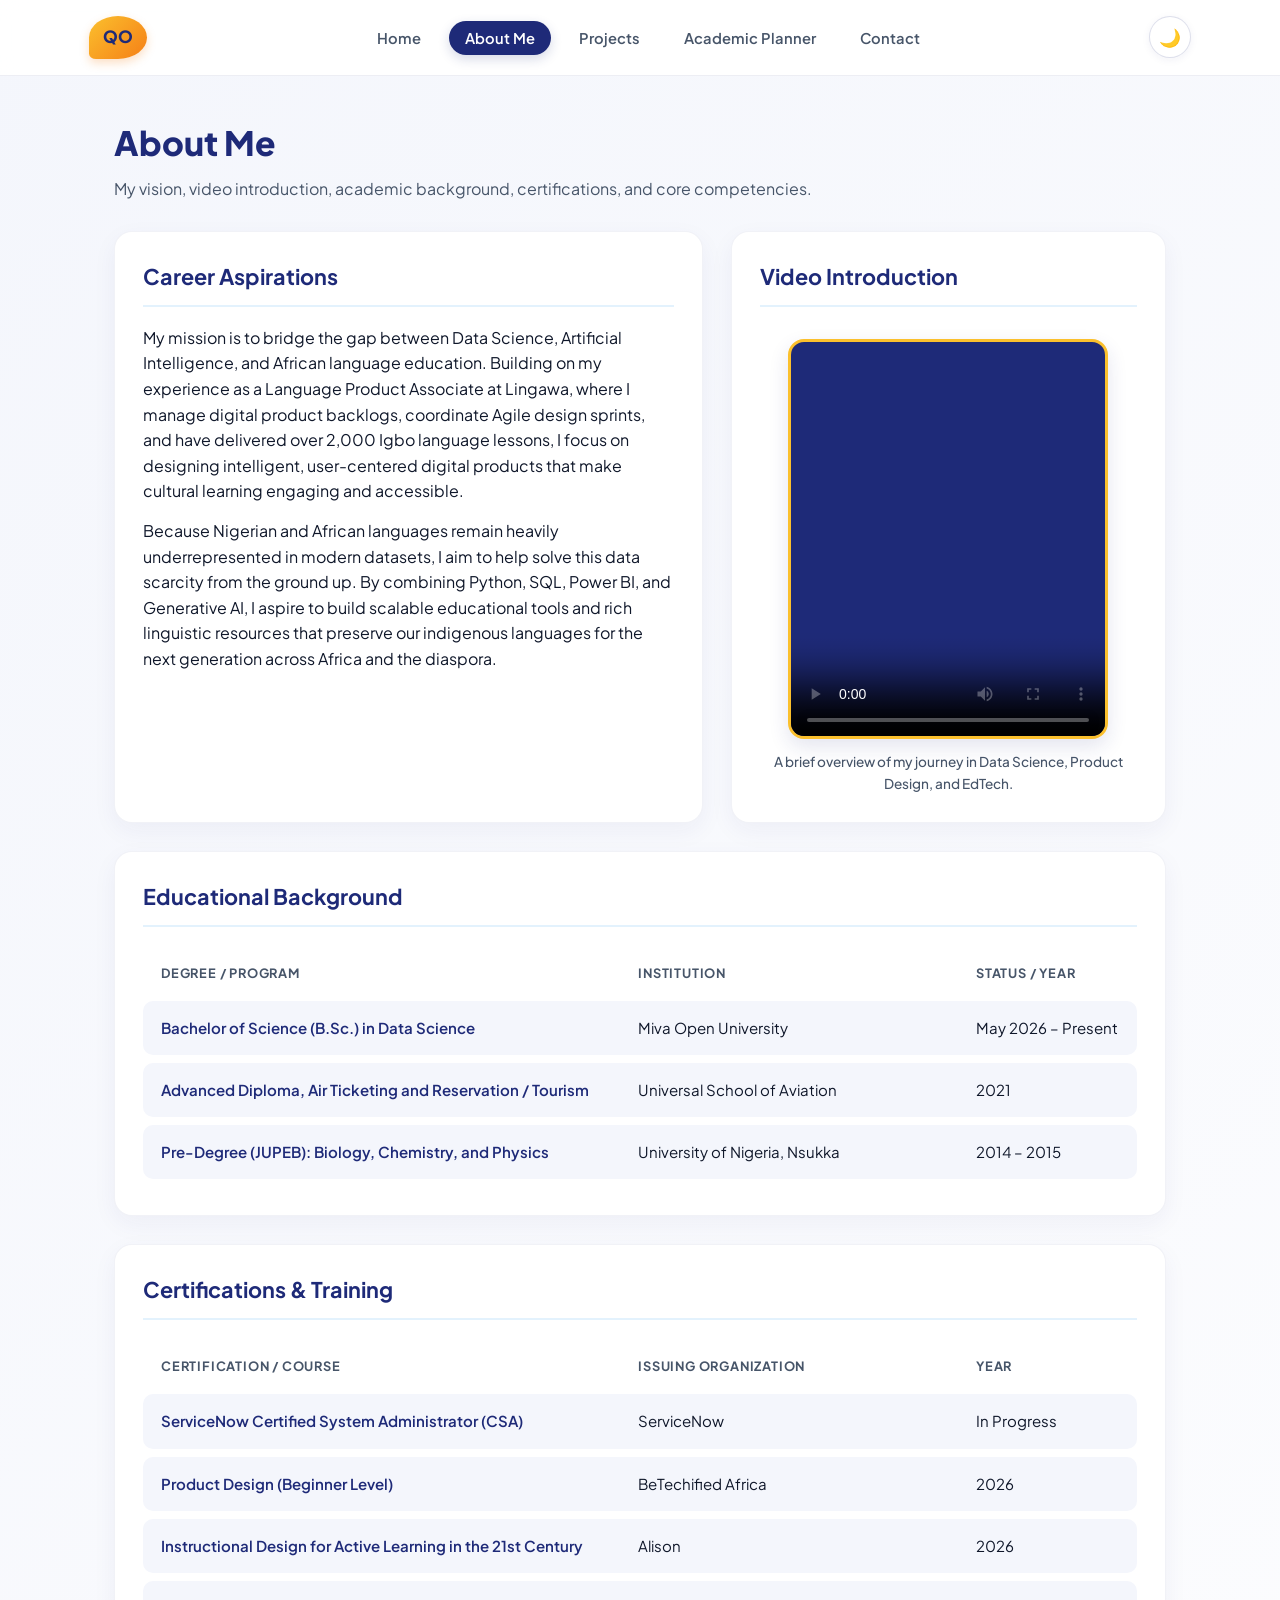
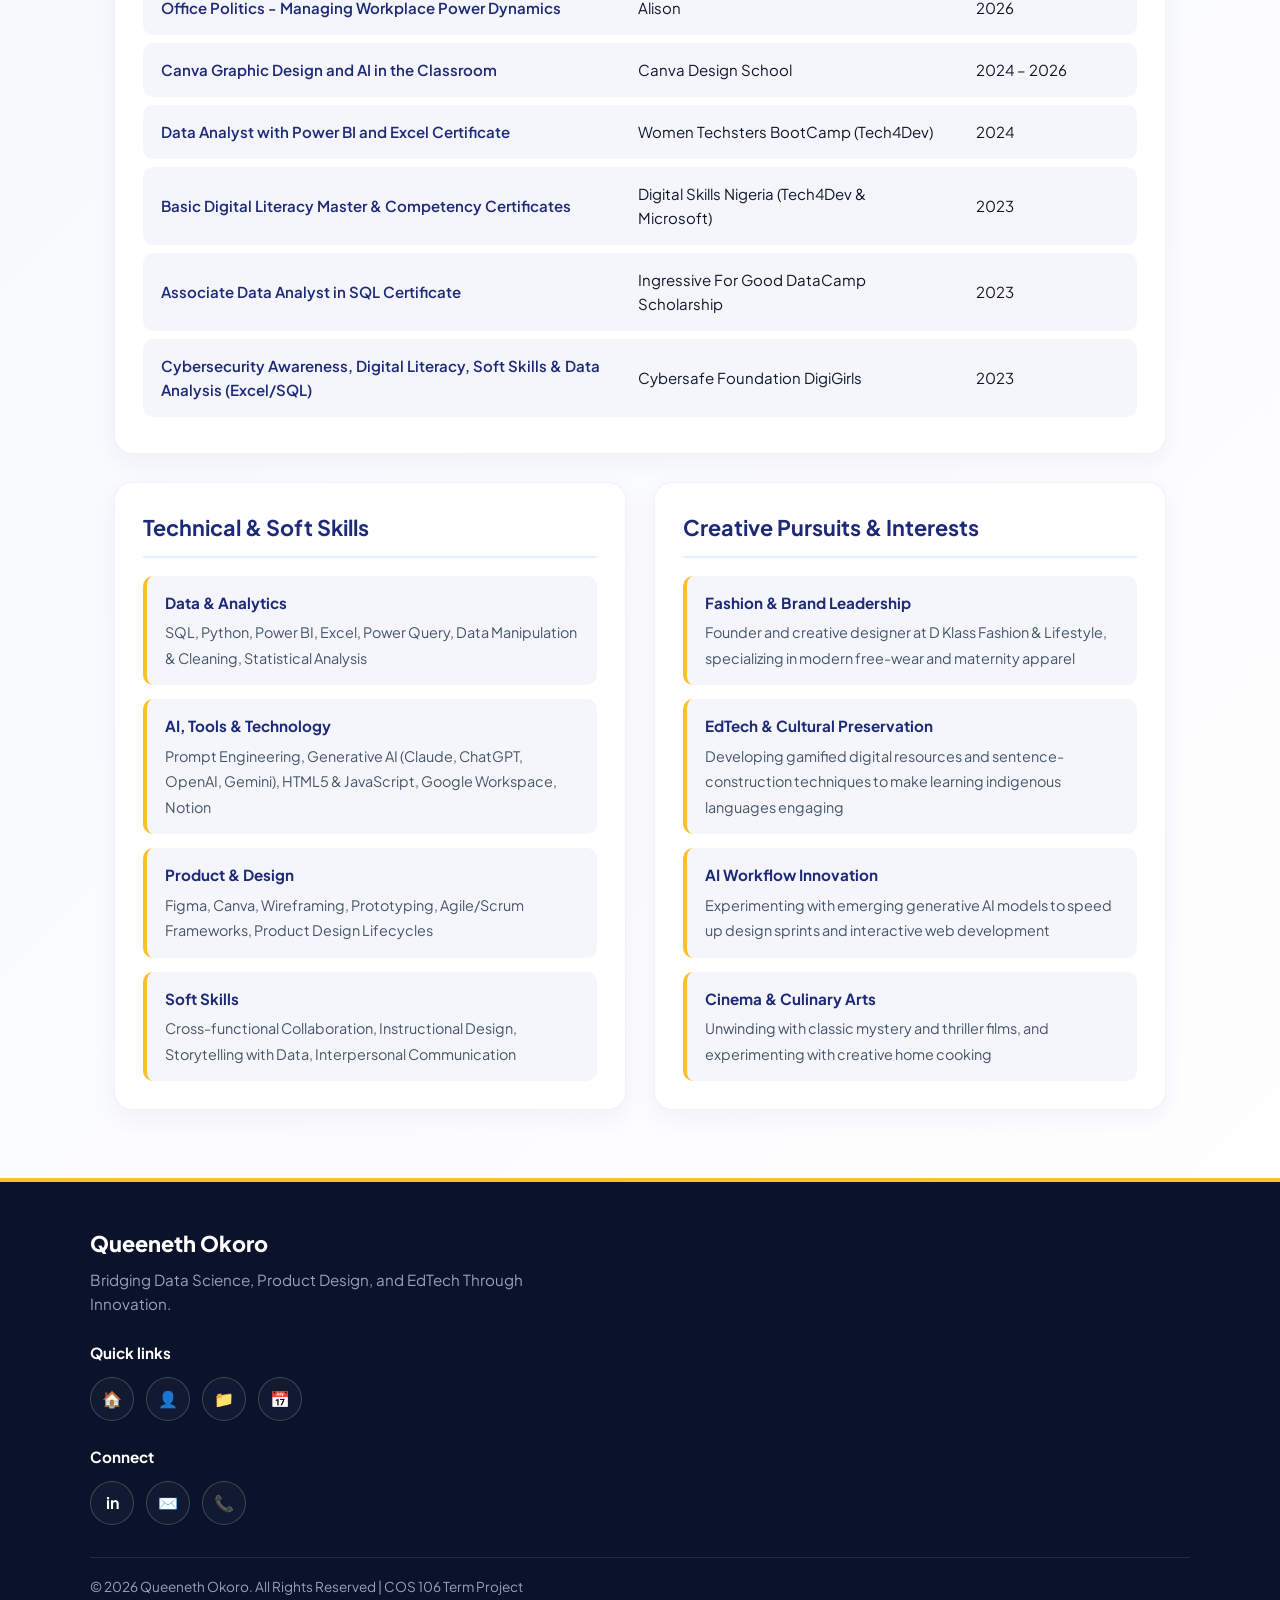
==== commit d943ecfa: "Fix HTML structure and ensure proper formatting" ====
--- a/about.html
+++ b/about.html
@@ -54,7 +54,7 @@
             <section class="content-card video-card" style="margin-bottom: 0;">
                 <h2>Video Introduction</h2>
                 <div class="video-wrapper">
-                    <video controls preload="metadata" poster="https://placehold.co/800x450/1e2a78/fbc02d?text=Watch+My+Professional+Intro">
+                    <video controls preload="metadata" poster="https://placehold.co/640x800/1e2a78/fbc02d?text=Watch+My+Professional+Intro">
                         <source src="intro-video.mp4" type="video/mp4">
                         Your browser does not support the HTML5 video tag.
                     </video>
@@ -211,4 +211,4 @@
 
     <script src="script.js"></script>
 </body>
-</html>+</html>
--- a/style.css
+++ b/style.css
@@ -1531,4 +1531,100 @@
         color: #0f172a !important;
         box-shadow: 0 4px 12px rgba(251, 192, 45, 0.25) !important;
     }
-}+}
+/* =========================================================
+   14. TABLET & SPLIT-SCREEN RESPONSIVE FIX
+   ========================================================= */
+@media (max-width: 1024px) {
+    .hero-section {
+        flex-direction: column-reverse;
+        text-align: center;
+        padding: 0 16px;
+        margin: 20px auto;
+        gap: 24px;
+    }
+
+    .hero-text {
+        width: 100%;
+        display: flex;
+        flex-direction: column;
+        align-items: center;
+    }
+
+    .hero-name-pill {
+        font-size: 2.1rem !important;
+        padding: 6px 18px !important;
+        max-width: 100%;
+        text-align: center;
+    }
+
+    .hero-subtitle {
+        text-align: center;
+        padding-left: 0 !important;
+        border-left: none !important;
+        margin: 6px auto 18px auto !important;
+        font-size: 1.1rem !important;
+    }
+
+    .role-tag {
+        margin: 0 auto 12px auto;
+    }
+
+    .hero-bio-card {
+        text-align: left; /* Keeps your bio readable inside the card */
+        width: 100%;
+    }
+
+    .hero-buttons {
+        justify-content: center;
+        width: 100%;
+    }
+}
+
+@media (max-width: 850px) {
+    .navbar {
+        flex-direction: row !important;
+        justify-content: space-between !important;
+        padding: 12px 18px !important;
+    }
+
+    .mobile-menu-btn {
+        display: flex !important;
+    }
+
+    .hero-name-pill {
+        font-size: 1.75rem !important;
+        padding: 6px 14px !important;
+    }
+}
+/* =========================================================
+   15. JAVASCRIPT DYNAMIC SCROLL-REVEAL CLASSES
+   ========================================================= */
+.js-scroll-hidden {
+    opacity: 0;
+    transform: translateY(28px);
+    transition: opacity 0.6s ease-out, transform 0.6s ease-out;
+}
+
+.js-scroll-visible {
+    opacity: 1;
+    transform: translateY(0);
+}
+/* --- FORCE 4:5 PORTRAIT VIDEO FRAME --- */
+.video-card .video-wrapper,
+.video-wrapper {
+    width: 100% !important;
+    max-width: 320px !important;
+    height: 400px !important; /* Exact 4:5 ratio (320px wide by 400px tall) */
+    margin: 14px auto 0 auto !important;
+    border-radius: 16px !important;
+    overflow: hidden !important;
+}
+
+.video-card .video-wrapper video,
+.video-wrapper video {
+    width: 100% !important;
+    height: 400px !important;
+    object-fit: cover !important;
+    display: block !important;
+}
--- a/style.css
+++ b/style.css
@@ -1531,4 +1531,100 @@
         color: #0f172a !important;
         box-shadow: 0 4px 12px rgba(251, 192, 45, 0.25) !important;
     }
-}+}
+/* =========================================================
+   14. TABLET & SPLIT-SCREEN RESPONSIVE FIX
+   ========================================================= */
+@media (max-width: 1024px) {
+    .hero-section {
+        flex-direction: column-reverse;
+        text-align: center;
+        padding: 0 16px;
+        margin: 20px auto;
+        gap: 24px;
+    }
+
+    .hero-text {
+        width: 100%;
+        display: flex;
+        flex-direction: column;
+        align-items: center;
+    }
+
+    .hero-name-pill {
+        font-size: 2.1rem !important;
+        padding: 6px 18px !important;
+        max-width: 100%;
+        text-align: center;
+    }
+
+    .hero-subtitle {
+        text-align: center;
+        padding-left: 0 !important;
+        border-left: none !important;
+        margin: 6px auto 18px auto !important;
+        font-size: 1.1rem !important;
+    }
+
+    .role-tag {
+        margin: 0 auto 12px auto;
+    }
+
+    .hero-bio-card {
+        text-align: left; /* Keeps your bio readable inside the card */
+        width: 100%;
+    }
+
+    .hero-buttons {
+        justify-content: center;
+        width: 100%;
+    }
+}
+
+@media (max-width: 850px) {
+    .navbar {
+        flex-direction: row !important;
+        justify-content: space-between !important;
+        padding: 12px 18px !important;
+    }
+
+    .mobile-menu-btn {
+        display: flex !important;
+    }
+
+    .hero-name-pill {
+        font-size: 1.75rem !important;
+        padding: 6px 14px !important;
+    }
+}
+/* =========================================================
+   15. JAVASCRIPT DYNAMIC SCROLL-REVEAL CLASSES
+   ========================================================= */
+.js-scroll-hidden {
+    opacity: 0;
+    transform: translateY(28px);
+    transition: opacity 0.6s ease-out, transform 0.6s ease-out;
+}
+
+.js-scroll-visible {
+    opacity: 1;
+    transform: translateY(0);
+}
+/* --- FORCE 4:5 PORTRAIT VIDEO FRAME --- */
+.video-card .video-wrapper,
+.video-wrapper {
+    width: 100% !important;
+    max-width: 320px !important;
+    height: 400px !important; /* Exact 4:5 ratio (320px wide by 400px tall) */
+    margin: 14px auto 0 auto !important;
+    border-radius: 16px !important;
+    overflow: hidden !important;
+}
+
+.video-card .video-wrapper video,
+.video-wrapper video {
+    width: 100% !important;
+    height: 400px !important;
+    object-fit: cover !important;
+    display: block !important;
+}
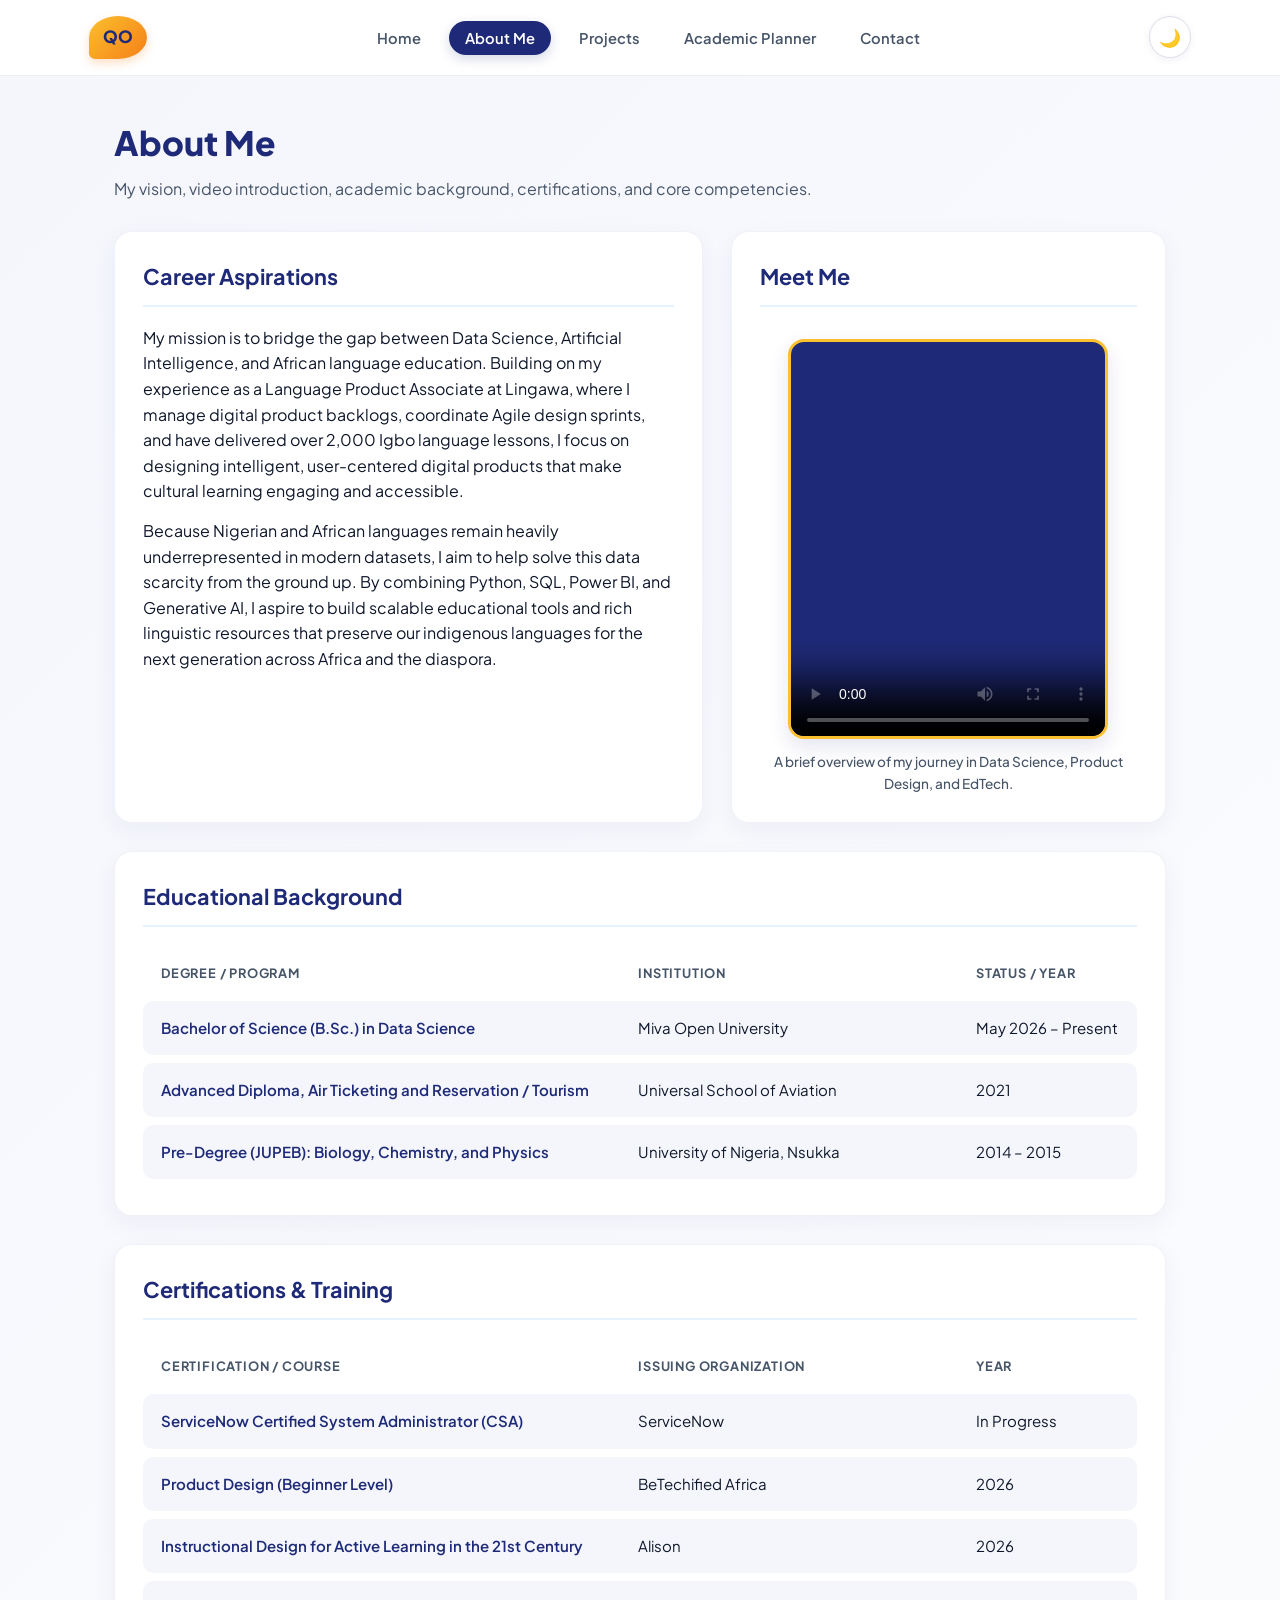
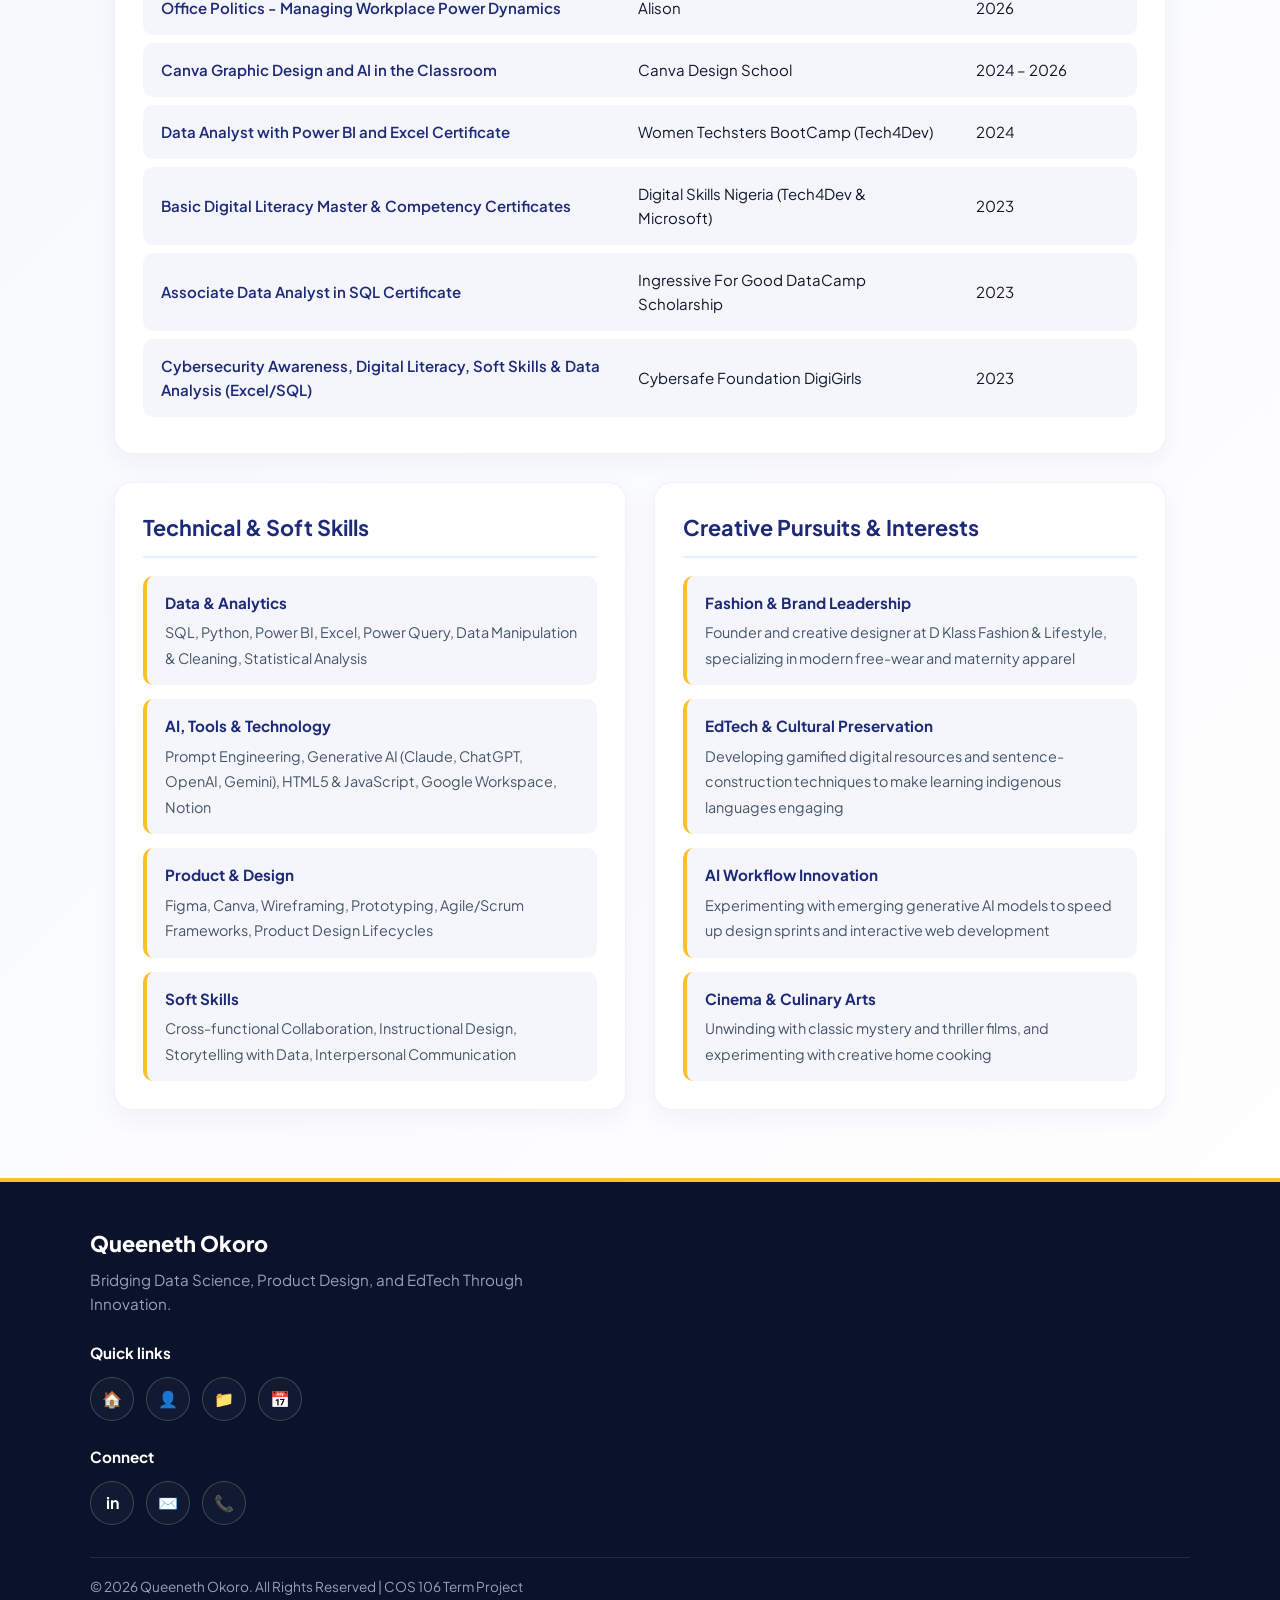
==== commit 4ff72af4: "Update about.html" ====
--- a/about.html
+++ b/about.html
@@ -52,7 +52,7 @@
 
             <!-- Multimedia Requirement: Professional Video Placeholder -->
             <section class="content-card video-card" style="margin-bottom: 0;">
-                <h2>Video Introduction</h2>
+                <h2>Meet Me</h2>
                 <div class="video-wrapper">
                     <video controls preload="metadata" poster="https://placehold.co/640x800/1e2a78/fbc02d?text=Watch+My+Professional+Intro">
                         <source src="intro-video.mp4" type="video/mp4">
